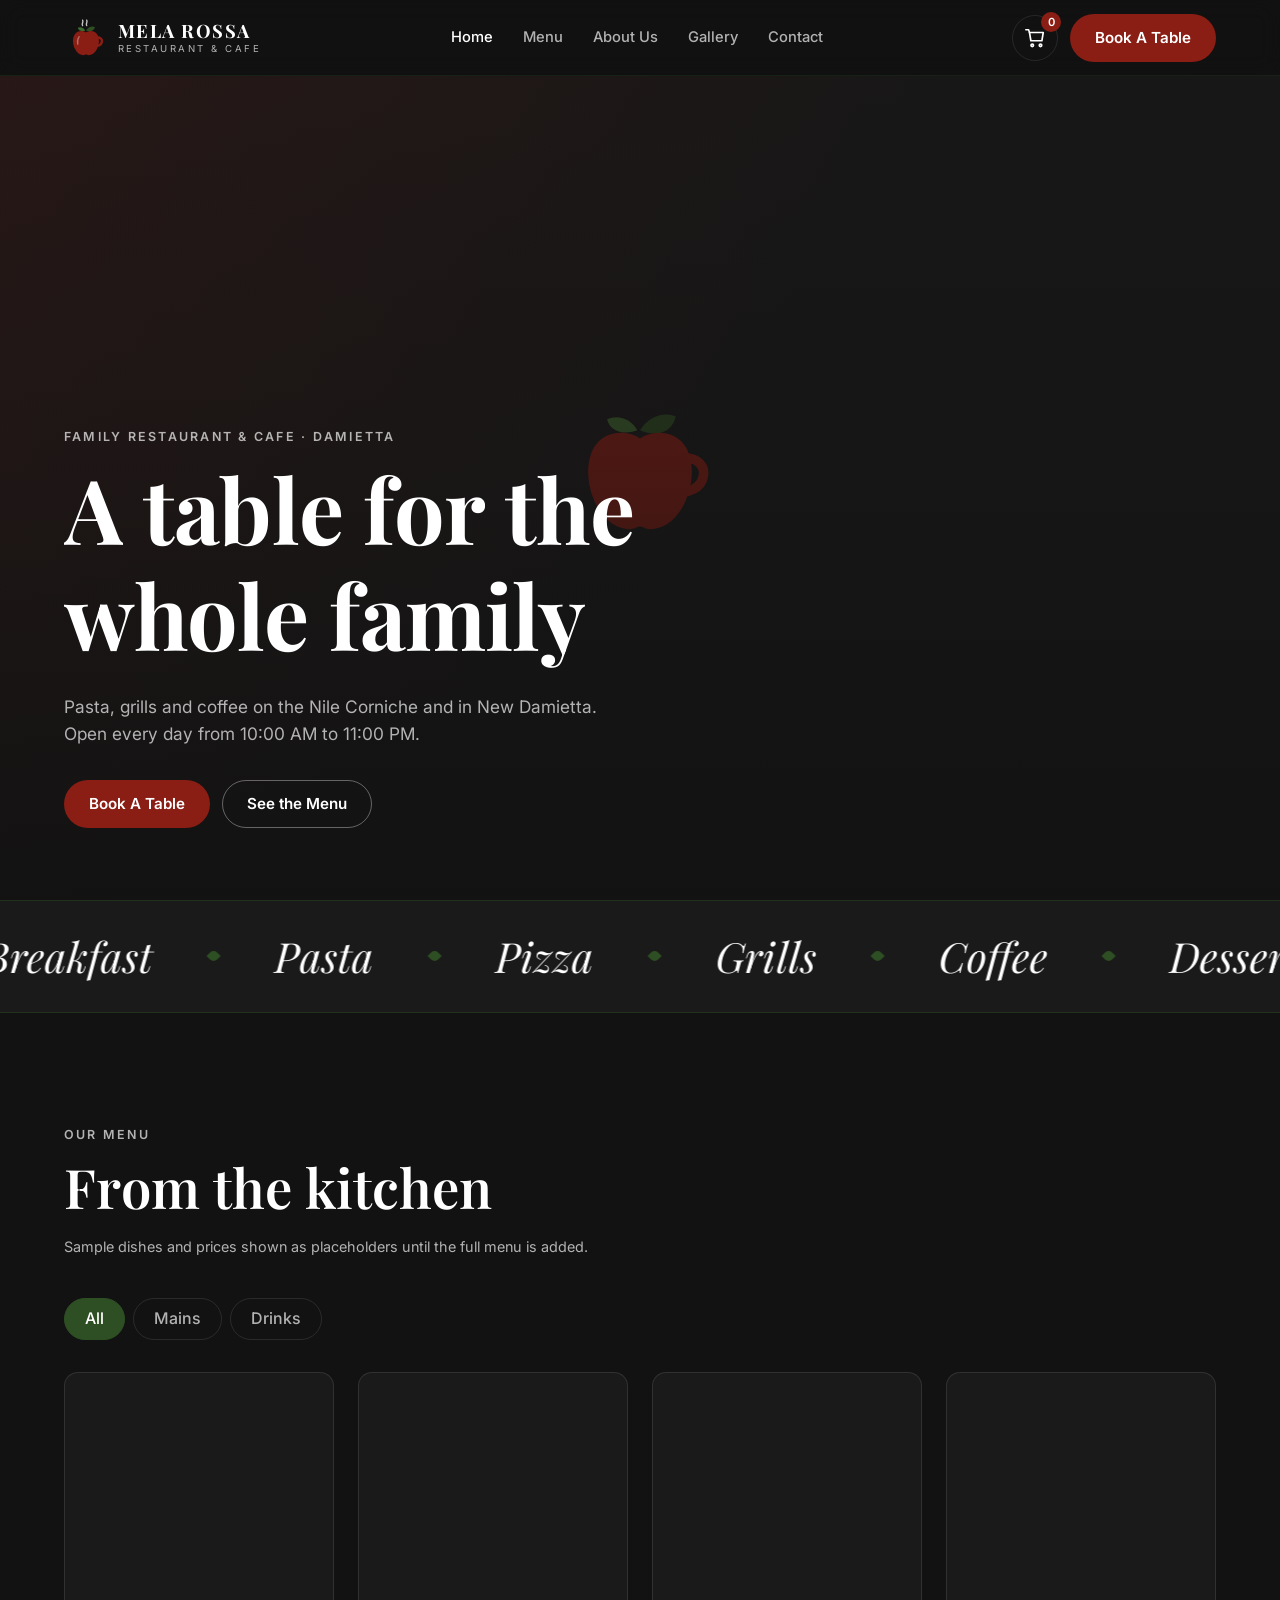
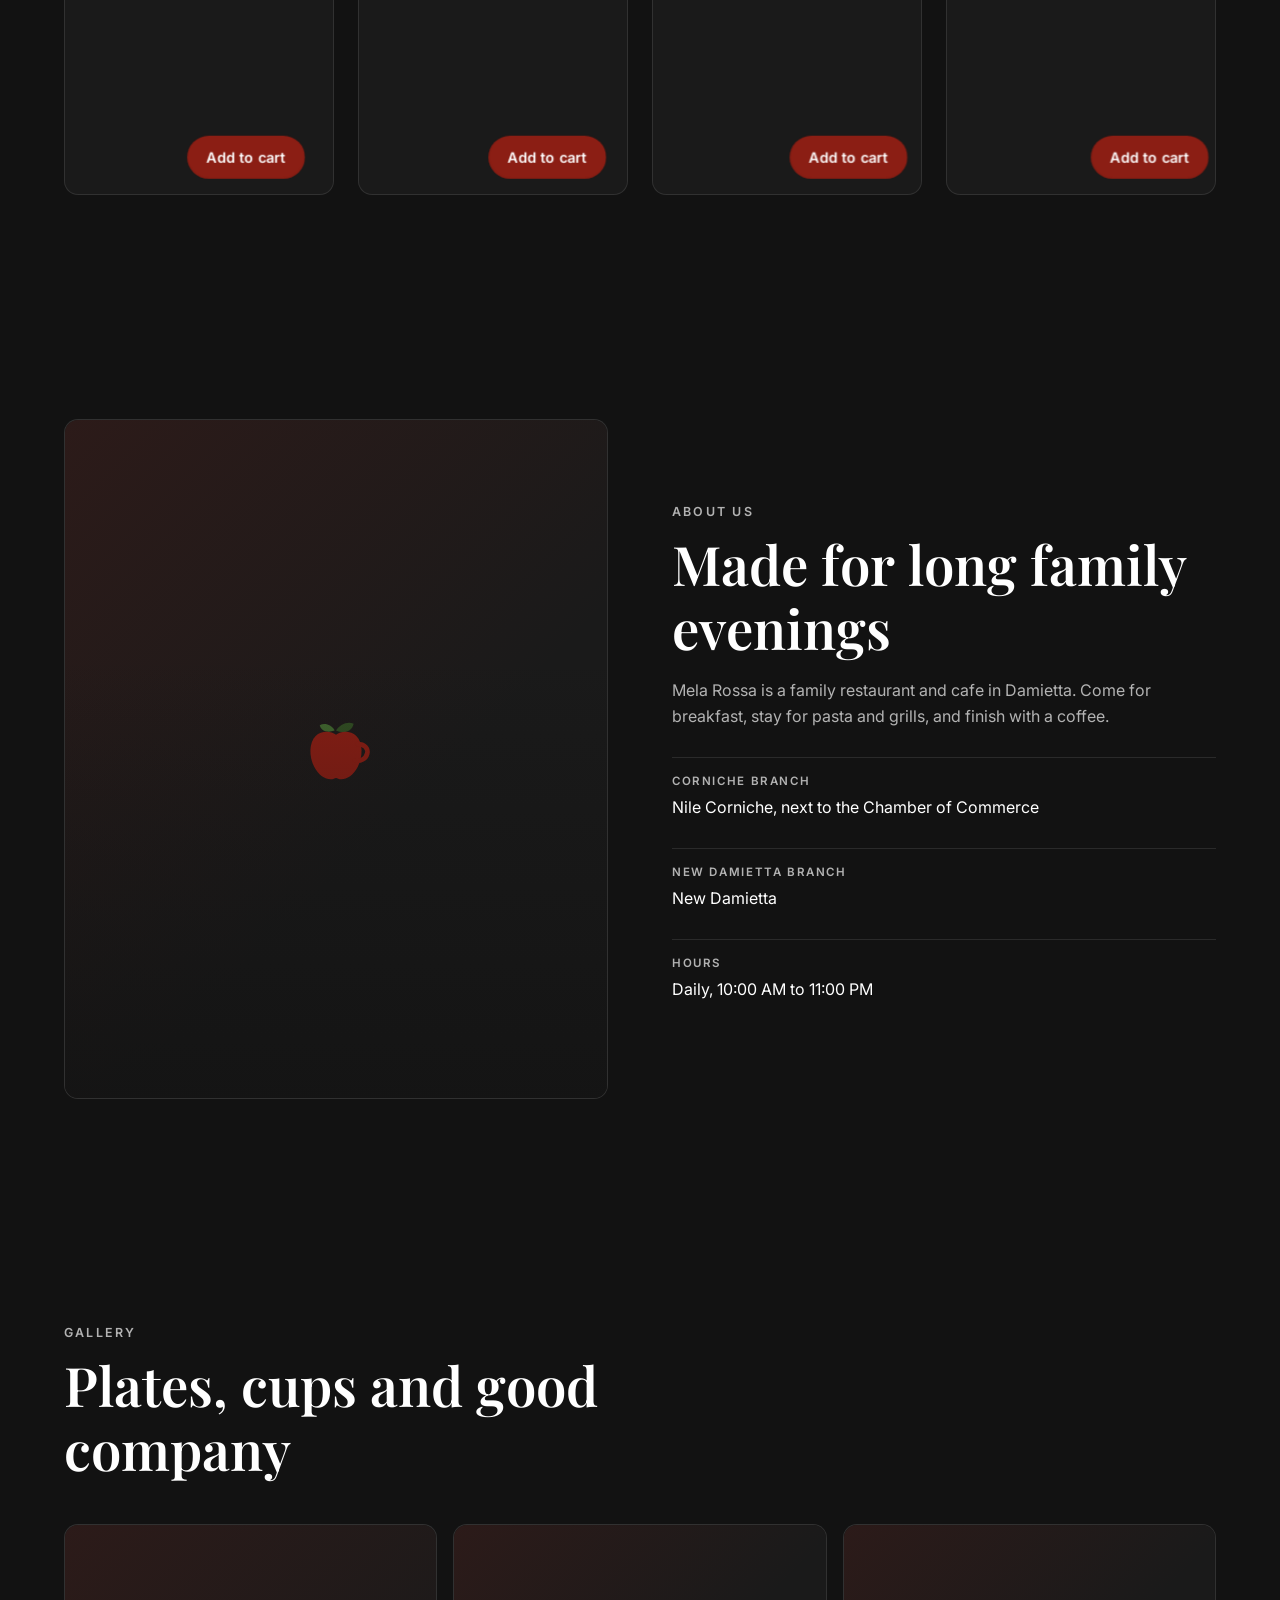
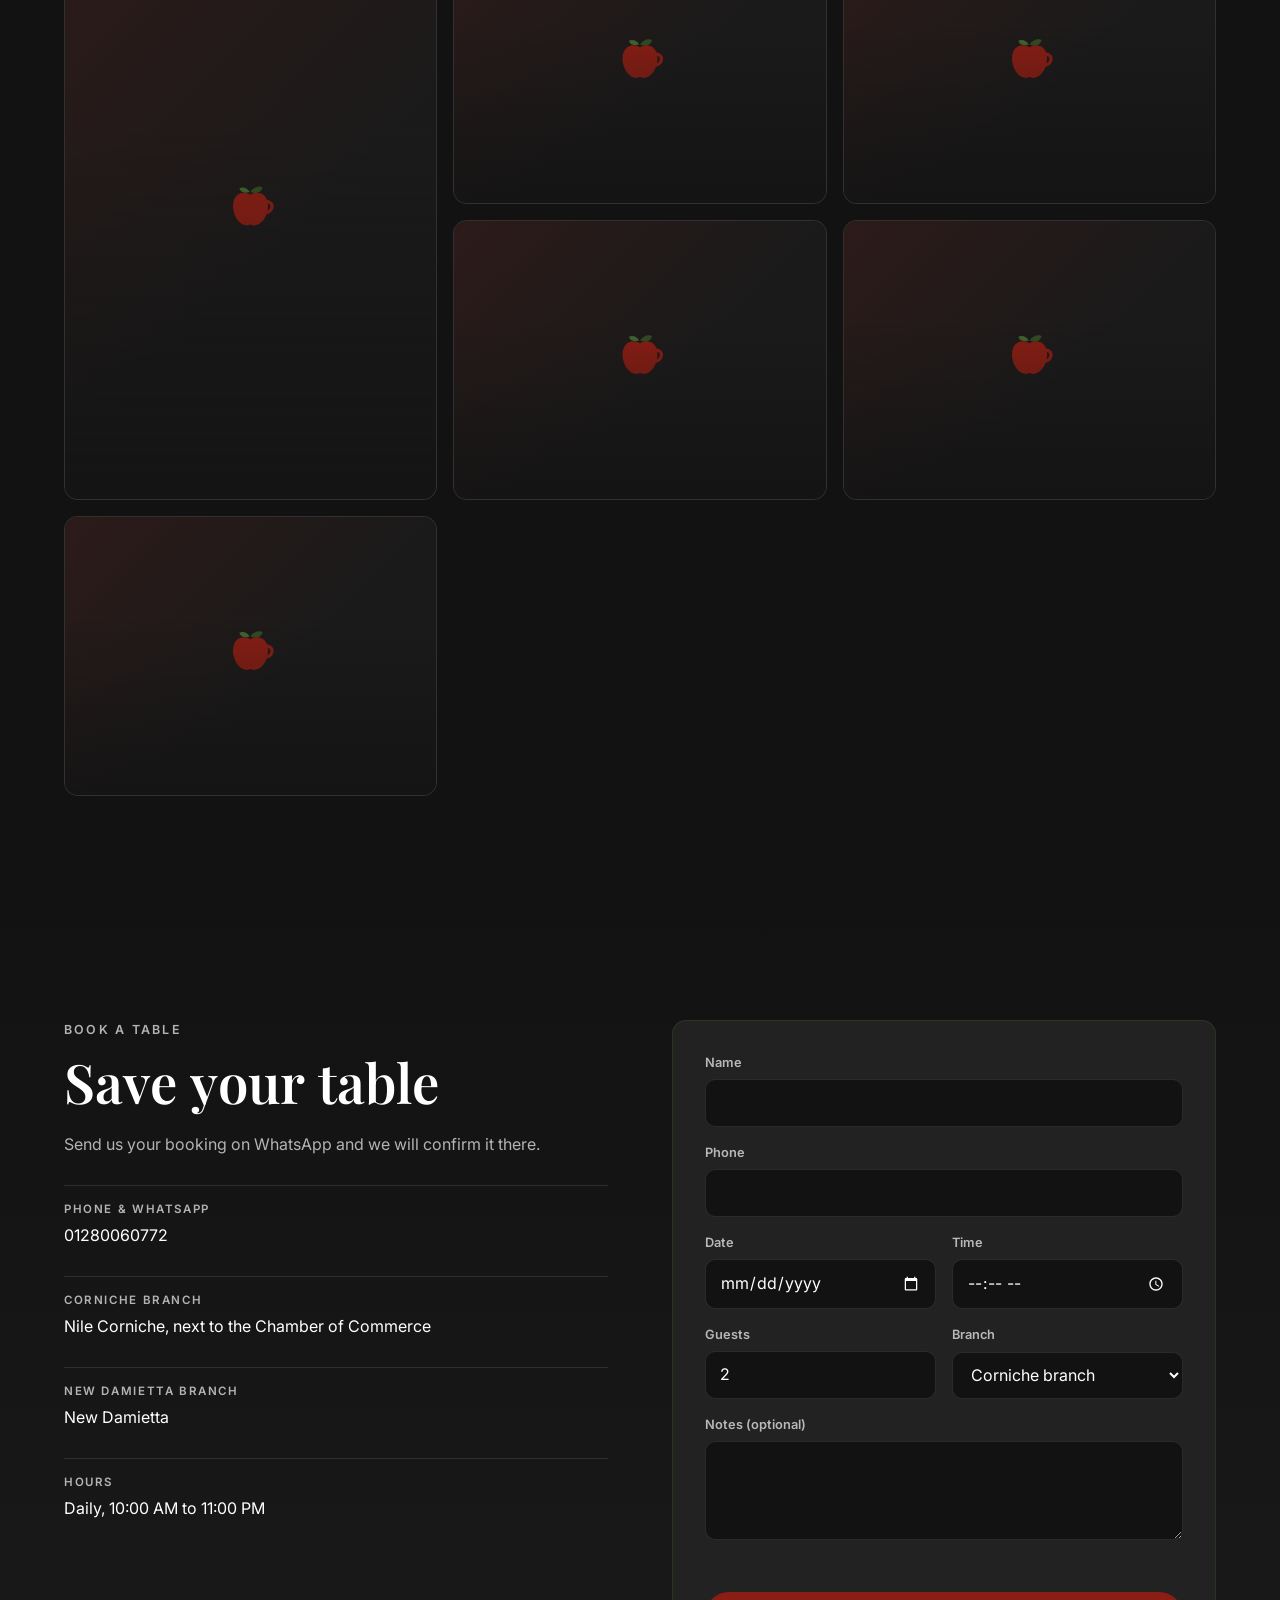
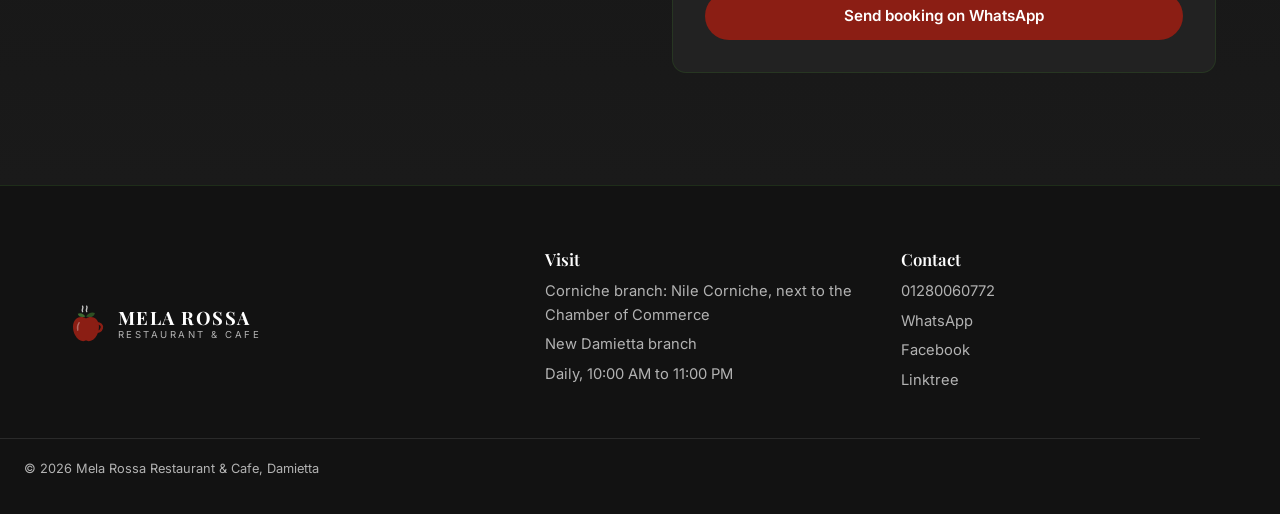
==== index.html @ 6bcf8bd4 "Add files via upload" ====
<!DOCTYPE html>
<html lang="en">
<head>
  <meta charset="UTF-8">
  <meta name="viewport" content="width=device-width, initial-scale=1">
  <title>Mela Rossa | Restaurant &amp; Cafe in Damietta</title>
  <meta name="description" content="Mela Rossa, a family restaurant and cafe in Damietta, Egypt. Corniche branch and New Damietta branch. Open daily 10:00 AM to 11:00 PM.">
  <link rel="preconnect" href="https://fonts.googleapis.com">
  <link rel="preconnect" href="https://fonts.gstatic.com" crossorigin>
  <link rel="preconnect" href="https://images.unsplash.com" crossorigin>
  <link href="https://fonts.googleapis.com/css2?family=Inter:wght@400;500;600&family=Playfair+Display:wght@500;600;700&display=swap" rel="stylesheet">
  <link rel="stylesheet" href="styles.css">
</head>
<body>

  <!-- Reusable logo mark: red apple shaped like a coffee cup, steam and two green leaves -->
  <svg width="0" height="0" style="position:absolute" aria-hidden="true">
    <symbol id="logo-mark" viewBox="0 0 64 64">
      <path class="steam" d="M27 14c-2-3 2-5 0-8M33 14c-2-3 2-5 0-8" fill="none" stroke="#FFFFFF" stroke-width="2" stroke-linecap="round" opacity="0.75"/>
      <path d="M32 21c3-5 9-7 13-5-1 5-6 8-13 5z" fill="#2E4F23"/>
      <path d="M31 21c-2-4-7-6-11-4 1 4 5 6 11 4z" fill="#3E6A30"/>
      <path d="M32 24c-4-3-11-3-15 1-5 5-5 15-1 23 3 6 8 9 12 9 2 0 3-1 4-1s2 1 4 1c4 0 9-3 12-9 4-8 4-18-1-23-4-4-11-4-15-1z" fill="#8B1E14"/>
      <path d="M48 31c5 0 8 3 7 7s-5 6-9 5" fill="none" stroke="#8B1E14" stroke-width="3.5" stroke-linecap="round"/>
      <path d="M22 30c-2 3-3 7-2 11" fill="none" stroke="#FFFFFF" stroke-width="2" stroke-linecap="round" opacity="0.35"/>
    </symbol>
  </svg>

  <!-- ===== Navbar ===== -->
  <header class="nav" id="top">
    <div class="nav__inner container">
      <a href="#home" class="brand" aria-label="Mela Rossa, back to top">
        <svg class="brand__mark" width="44" height="44" aria-hidden="true"><use href="#logo-mark"/></svg>
        <span class="brand__text">
          <span class="brand__name">MELA ROSSA</span>
          <span class="brand__tag">RESTAURANT &amp; CAFE</span>
        </span>
      </a>

      <nav class="nav__links" id="nav-links" aria-label="Main">
        <a href="#home" class="nav__link magnetic">Home</a>
        <a href="#menu" class="nav__link magnetic">Menu</a>
        <a href="#about" class="nav__link magnetic">About Us</a>
        <a href="#gallery" class="nav__link magnetic">Gallery</a>
        <a href="#contact" class="nav__link magnetic">Contact</a>
      </nav>

      <div class="nav__actions">
        <button class="cart-btn magnetic" id="cart-btn" type="button" aria-label="Cart, 0 items">
          <svg width="22" height="22" viewBox="0 0 24 24" fill="none" stroke="currentColor" stroke-width="1.8" stroke-linecap="round" stroke-linejoin="round" aria-hidden="true"><path d="M6 6h15l-1.5 9h-12z"/><path d="M6 6 5 3H2"/><circle cx="9" cy="20" r="1.4"/><circle cx="18" cy="20" r="1.4"/></svg>
          <span class="cart-count" id="cart-count" aria-hidden="true">0</span>
        </button>
        <a href="#contact" class="btn btn--red magnetic nav__cta">Book A Table</a>
        <button class="nav__toggle" id="nav-toggle" type="button" aria-expanded="false" aria-controls="nav-links" aria-label="Open menu">
          <span></span><span></span>
        </button>
      </div>
    </div>
  </header>

  <main>
    <!-- ===== Hero ===== -->
    <section class="hero" id="home">
      <figure class="media hero__media">
        <!-- PLACEHOLDER PHOTO (Unsplash): replace with a real photo of a Mela Rossa branch -->
        <img
          src="https://images.unsplash.com/photo-1517248135467-4c7edcad34c4?w=1200&q=75&auto=format&fit=crop"
          srcset="https://images.unsplash.com/photo-1517248135467-4c7edcad34c4?w=400&q=75&auto=format&fit=crop 400w,
                  https://images.unsplash.com/photo-1517248135467-4c7edcad34c4?w=800&q=75&auto=format&fit=crop 800w,
                  https://images.unsplash.com/photo-1517248135467-4c7edcad34c4?w=1200&q=75&auto=format&fit=crop 1200w"
          sizes="100vw"
          width="1200" height="800" style="aspect-ratio:3/2"
          alt="Warm, dimly lit restaurant dining room with wooden tables and dark chairs"
          loading="eager" fetchpriority="high" decoding="async">
      </figure>
      <div class="hero__content container">
        <p class="eyebrow">Family Restaurant &amp; Cafe · Damietta</p>
        <h1 class="hero__title split" aria-label="A table for the whole family">A table for the whole family</h1>
        <p class="hero__lead">Pasta, grills and coffee on the Nile Corniche and in New Damietta. Open every day from 10:00 AM to 11:00 PM.</p>
        <div class="hero__ctas">
          <a href="#contact" class="btn btn--red magnetic">Book A Table</a>
          <a href="#menu" class="btn btn--ghost magnetic">See the Menu</a>
        </div>
      </div>
    </section>

    <!-- ===== Ticker ===== -->
    <section class="ticker" aria-label="What we serve">
      <div class="ticker__track" id="ticker-track">
        <ul class="ticker__group">
          <li>Breakfast</li><li>Pasta</li><li>Pizza</li><li>Grills</li><li>Coffee</li><li>Desserts</li>
        </ul>
      </div>
    </section>

    <!-- ===== Menu ===== -->
    <section class="section menu" id="menu">
      <div class="container">
        <div class="section__head">
          <p class="eyebrow">Our Menu</p>
          <h2 class="section__title split" aria-label="From the kitchen">From the kitchen</h2>
          <p class="section__note">Sample dishes and prices shown as placeholders until the full menu is added.</p>
        </div>

        <div class="filters" role="group" aria-label="Filter the menu">
          <button class="filter is-active" type="button" data-filter="all" aria-pressed="true">All</button>
          <button class="filter" type="button" data-filter="mains" aria-pressed="false">Mains</button>
          <button class="filter" type="button" data-filter="drinks" aria-pressed="false">Drinks</button>
        </div>

        <!-- Cards are rendered by main.js from the MENU array -->
        <div class="menu__grid" id="menu-grid"></div>
      </div>
    </section>

    <!-- ===== About ===== -->
    <section class="section about" id="about">
      <div class="container about__grid">
        <figure class="media about__media">
          <!-- PLACEHOLDER PHOTO (Unsplash): replace with a real photo of the Mela Rossa team or dining room -->
          <img
            src="https://images.unsplash.com/photo-1554118811-1e0d58224f24?w=800&q=75&auto=format&fit=crop"
            srcset="https://images.unsplash.com/photo-1554118811-1e0d58224f24?w=400&q=75&auto=format&fit=crop 400w,
                    https://images.unsplash.com/photo-1554118811-1e0d58224f24?w=800&q=75&auto=format&fit=crop 800w,
                    https://images.unsplash.com/photo-1554118811-1e0d58224f24?w=1200&q=75&auto=format&fit=crop 1200w"
            sizes="(max-width: 860px) 100vw, 50vw"
            width="800" height="548" style="aspect-ratio:800/548"
            alt="Bright cafe interior with plants, white chairs and a long counter"
            loading="lazy" decoding="async">
        </figure>
        <div class="about__text">
          <p class="eyebrow">About Us</p>
          <h2 class="section__title split" aria-label="Made for long family evenings">Made for long family evenings</h2>
          <p>Mela Rossa is a family restaurant and cafe in Damietta. Come for breakfast, stay for pasta and grills, and finish with a coffee.</p>
          <ul class="facts">
            <li><span>Corniche branch</span>Nile Corniche, next to the Chamber of Commerce</li>
            <li><span>New Damietta branch</span>New Damietta</li>
            <li><span>Hours</span>Daily, 10:00 AM to 11:00 PM</li>
          </ul>
        </div>
      </div>
    </section>

    <!-- ===== Gallery ===== -->
    <section class="section gallery" id="gallery">
      <div class="container">
        <div class="section__head">
          <p class="eyebrow">Gallery</p>
          <h2 class="section__title split" aria-label="Plates, cups and good company">Plates, cups and good company</h2>
        </div>
        <!-- PLACEHOLDER PHOTOS (Unsplash): replace all six with real Mela Rossa photos -->
        <div class="gallery__grid">
          <button class="gallery__item media" type="button" aria-label="Open photo: latte art in two cups">
            <img src="https://images.unsplash.com/photo-1509042239860-f550ce710b93?w=800&q=75&auto=format&fit=crop"
                 srcset="https://images.unsplash.com/photo-1509042239860-f550ce710b93?w=400&q=75&auto=format&fit=crop 400w, https://images.unsplash.com/photo-1509042239860-f550ce710b93?w=800&q=75&auto=format&fit=crop 800w, https://images.unsplash.com/photo-1509042239860-f550ce710b93?w=1200&q=75&auto=format&fit=crop 1200w"
                 sizes="(max-width: 600px) 100vw, (max-width: 1000px) 50vw, 33vw"
                 width="800" height="1200" style="aspect-ratio:2/3"
                 alt="Two cups of coffee with latte art beside fresh herbs" loading="lazy" decoding="async">
          </button>
          <button class="gallery__item media" type="button" aria-label="Open photo: family dinner at a long table">
            <img src="https://images.unsplash.com/photo-1528605248644-14dd04022da1?w=800&q=75&auto=format&fit=crop"
                 srcset="https://images.unsplash.com/photo-1528605248644-14dd04022da1?w=400&q=75&auto=format&fit=crop 400w, https://images.unsplash.com/photo-1528605248644-14dd04022da1?w=800&q=75&auto=format&fit=crop 800w, https://images.unsplash.com/photo-1528605248644-14dd04022da1?w=1200&q=75&auto=format&fit=crop 1200w"
                 sizes="(max-width: 600px) 100vw, (max-width: 1000px) 50vw, 33vw"
                 width="800" height="533" style="aspect-ratio:3/2"
                 alt="A group of friends and family sharing dinner at a long restaurant table" loading="lazy" decoding="async">
          </button>
          <button class="gallery__item media" type="button" aria-label="Open photo: wood-fired pizza">
            <img src="https://images.unsplash.com/photo-1574071318508-1cdbab80d002?w=800&q=75&auto=format&fit=crop"
                 srcset="https://images.unsplash.com/photo-1574071318508-1cdbab80d002?w=400&q=75&auto=format&fit=crop 400w, https://images.unsplash.com/photo-1574071318508-1cdbab80d002?w=800&q=75&auto=format&fit=crop 800w, https://images.unsplash.com/photo-1574071318508-1cdbab80d002?w=1200&q=75&auto=format&fit=crop 1200w"
                 sizes="(max-width: 600px) 100vw, (max-width: 1000px) 50vw, 33vw"
                 width="800" height="533" style="aspect-ratio:3/2"
                 alt="Margherita pizza with basil leaves on a stone table" loading="lazy" decoding="async">
          </button>
          <button class="gallery__item media" type="button" aria-label="Open photo: restaurant bar">
            <img src="https://images.unsplash.com/photo-1514933651103-005eec06c04b?w=800&q=75&auto=format&fit=crop"
                 srcset="https://images.unsplash.com/photo-1514933651103-005eec06c04b?w=400&q=75&auto=format&fit=crop 400w, https://images.unsplash.com/photo-1514933651103-005eec06c04b?w=800&q=75&auto=format&fit=crop 800w, https://images.unsplash.com/photo-1514933651103-005eec06c04b?w=1200&q=75&auto=format&fit=crop 1200w"
                 sizes="(max-width: 600px) 100vw, (max-width: 1000px) 50vw, 33vw"
                 width="800" height="600" style="aspect-ratio:4/3"
                 alt="Wooden counter with pendant lights and chalkboard menus behind it" loading="lazy" decoding="async">
          </button>
          <button class="gallery__item media" type="button" aria-label="Open photo: two coffees raised together">
            <img src="https://images.unsplash.com/photo-1495474472287-4d71bcdd2085?w=800&q=75&auto=format&fit=crop"
                 srcset="https://images.unsplash.com/photo-1495474472287-4d71bcdd2085?w=400&q=75&auto=format&fit=crop 400w, https://images.unsplash.com/photo-1495474472287-4d71bcdd2085?w=800&q=75&auto=format&fit=crop 800w, https://images.unsplash.com/photo-1495474472287-4d71bcdd2085?w=1200&q=75&auto=format&fit=crop 1200w"
                 sizes="(max-width: 600px) 100vw, (max-width: 1000px) 50vw, 33vw"
                 width="800" height="533" style="aspect-ratio:3/2"
                 alt="Two hands holding cups of coffee with latte art over a wooden table" loading="lazy" decoding="async">
          </button>
          <button class="gallery__item media" type="button" aria-label="Open photo: shared plates from above">
            <img src="https://images.unsplash.com/photo-1504674900247-0877df9cc836?w=800&q=75&auto=format&fit=crop"
                 srcset="https://images.unsplash.com/photo-1504674900247-0877df9cc836?w=400&q=75&auto=format&fit=crop 400w, https://images.unsplash.com/photo-1504674900247-0877df9cc836?w=800&q=75&auto=format&fit=crop 800w, https://images.unsplash.com/photo-1504674900247-0877df9cc836?w=1200&q=75&auto=format&fit=crop 1200w"
                 sizes="(max-width: 600px) 100vw, (max-width: 1000px) 50vw, 33vw"
                 width="800" height="533" style="aspect-ratio:3/2"
                 alt="Overhead view of grilled meat, salad and dipping sauce on a wooden table" loading="lazy" decoding="async">
          </button>
        </div>
      </div>
    </section>

    <!-- ===== Booking / Contact ===== -->
    <section class="section contact" id="contact">
      <div class="container contact__grid">
        <div>
          <p class="eyebrow">Book A Table</p>
          <h2 class="section__title split" aria-label="Save your table">Save your table</h2>
          <p>Send us your booking on WhatsApp and we will confirm it there.</p>
          <ul class="facts">
            <li><span>Phone &amp; WhatsApp</span><a href="tel:+201280060772">01280060772</a></li>
            <li><span>Corniche branch</span>Nile Corniche, next to the Chamber of Commerce</li>
            <li><span>New Damietta branch</span>New Damietta</li>
            <li><span>Hours</span>Daily, 10:00 AM to 11:00 PM</li>
          </ul>
        </div>

        <form class="booking" id="booking-form" novalidate>
          <div class="field">
            <label for="b-name">Name</label>
            <input id="b-name" name="name" type="text" autocomplete="name" required>
          </div>
          <div class="field">
            <label for="b-phone">Phone</label>
            <input id="b-phone" name="phone" type="tel" autocomplete="tel" required>
          </div>
          <div class="field-row">
            <div class="field">
              <label for="b-date">Date</label>
              <input id="b-date" name="date" type="date" required>
            </div>
            <div class="field">
              <label for="b-time">Time</label>
              <input id="b-time" name="time" type="time" min="10:00" max="23:00" required>
            </div>
          </div>
          <div class="field-row">
            <div class="field">
              <label for="b-guests">Guests</label>
              <input id="b-guests" name="guests" type="number" min="1" max="30" value="2" required>
            </div>
            <div class="field">
              <label for="b-branch">Branch</label>
              <select id="b-branch" name="branch" required>
                <option value="Corniche branch">Corniche branch</option>
                <option value="New Damietta branch">New Damietta branch</option>
              </select>
            </div>
          </div>
          <div class="field">
            <label for="b-notes">Notes (optional)</label>
            <textarea id="b-notes" name="notes" rows="3"></textarea>
          </div>
          <p class="booking__error" id="booking-error" role="alert"></p>
          <button class="btn btn--red magnetic" type="submit">Send booking on WhatsApp</button>
        </form>
      </div>
    </section>
  </main>

  <!-- ===== Footer ===== -->
  <footer class="footer">
    <div class="container footer__grid">
      <a href="#home" class="brand" aria-label="Mela Rossa, back to top">
        <svg class="brand__mark" width="44" height="44" aria-hidden="true"><use href="#logo-mark"/></svg>
        <span class="brand__text">
          <span class="brand__name">MELA ROSSA</span>
          <span class="brand__tag">RESTAURANT &amp; CAFE</span>
        </span>
      </a>
      <div>
        <h3 class="footer__title">Visit</h3>
        <p>Corniche branch: Nile Corniche, next to the Chamber of Commerce</p>
        <p>New Damietta branch</p>
        <p>Daily, 10:00 AM to 11:00 PM</p>
      </div>
      <div>
        <h3 class="footer__title">Contact</h3>
        <p><a href="tel:+201280060772">01280060772</a></p>
        <p><a href="https://wa.me/201280060772" target="_blank" rel="noopener">WhatsApp</a></p>
        <p><a href="https://www.facebook.com/melarossa.eg" target="_blank" rel="noopener">Facebook</a></p>
        <p><a href="https://linktr.ee/Melarossa.eg" target="_blank" rel="noopener">Linktree</a></p>
      </div>
    </div>
    <p class="footer__copy container">© <span id="year"></span> Mela Rossa Restaurant &amp; Cafe, Damietta</p>
  </footer>

  <!-- ===== Cart drawer ===== -->
  <aside class="cart" id="cart" aria-label="Your order" aria-hidden="true">
    <div class="cart__head">
      <h2 class="cart__title">Your order</h2>
      <button class="cart__close" id="cart-close" type="button" aria-label="Close cart">×</button>
    </div>
    <ul class="cart__list" id="cart-list"></ul>
    <div class="cart__foot">
      <p class="cart__total">Total <span id="cart-total">0.00</span></p>
      <a class="btn btn--red" id="cart-whatsapp" href="https://wa.me/201280060772" target="_blank" rel="noopener">Order on WhatsApp</a>
    </div>
  </aside>
  <div class="scrim" id="scrim" hidden></div>

  <!-- ===== Lightbox ===== -->
  <div class="lightbox" id="lightbox" role="dialog" aria-modal="true" aria-label="Photo viewer" aria-hidden="true">
    <button class="lightbox__close" id="lightbox-close" type="button" aria-label="Close photo">×</button>
    <img class="lightbox__img" id="lightbox-img" src="[data-uri]" alt="" width="1200" height="800" decoding="async">
  </div>

  <script src="main.js" defer></script>
</body>
</html>
---- styles.css ----
/* =========================================================
   Mela Rossa Restaurant & Cafe
   Plain CSS. Only transform and opacity are animated.
   Easings: spring = cubic-bezier(0.34,1.56,0.64,1)
            fluid  = cubic-bezier(0.16,1,0.3,1)
   ========================================================= */

:root {
  --dark: #121212;
  --dark-2: #1a1a1a;
  --dark-3: #222222;
  --red: #8B1E14;
  --red-soft: rgba(139, 30, 20, 0.18);
  --green: #2E4F23;
  --green-line: rgba(46, 79, 35, 0.45);
  --white: #FFFFFF;
  --muted: rgba(255, 255, 255, 0.68);
  --line: rgba(255, 255, 255, 0.10);

  --font-head: "Playfair Display", Georgia, "Times New Roman", serif;
  --font-body: "Inter", system-ui, -apple-system, "Segoe UI", Roboto, sans-serif;

  --ease-spring: cubic-bezier(0.34, 1.56, 0.64, 1);
  --ease-fluid: cubic-bezier(0.16, 1, 0.3, 1);

  --radius: 14px;
  --radius-sm: 10px;
  --container: 1200px;
  --nav-h: 76px;
}

*, *::before, *::after { box-sizing: border-box; }

html { scroll-behavior: smooth; scroll-padding-top: var(--nav-h); }

body {
  margin: 0;
  background: var(--dark);
  color: var(--white);
  font-family: var(--font-body);
  font-size: 16px;
  line-height: 1.6;
  -webkit-font-smoothing: antialiased;
}

img { display: block; max-width: 100%; }
a { color: inherit; }
button { font: inherit; color: inherit; }
[hidden] { display: none !important; }

.container {
  width: 100%;
  max-width: var(--container);
  margin-inline: auto;
  padding-inline: 24px;
}

.eyebrow {
  margin: 0 0 12px;
  color: var(--muted);
  font-size: 0.78rem;
  font-weight: 600;
  letter-spacing: 0.18em;
  text-transform: uppercase;
}

h1, h2, h3 { font-family: var(--font-head); font-weight: 600; line-height: 1.1; margin: 0; }

:focus-visible { outline: 2px solid var(--white); outline-offset: 3px; }

/* ---------- Buttons ---------- */
.btn {
  display: inline-flex;
  align-items: center;
  justify-content: center;
  gap: 8px;
  min-height: 48px;
  padding: 0 24px;
  border: 1px solid transparent;
  border-radius: 999px;
  font-weight: 600;
  font-size: 0.95rem;
  text-decoration: none;
  cursor: pointer;
  transition: transform 0.5s var(--ease-fluid), opacity 0.3s var(--ease-fluid);
}
.btn--red { background: var(--red); color: var(--white); }
.btn--red:hover { background: #a3251a; }
.btn--ghost { border-color: rgba(255, 255, 255, 0.35); background: transparent; }
.btn--ghost:hover { border-color: var(--white); }
.btn:active { opacity: 0.85; }

.magnetic { will-change: transform; }

/* ---------- Brand ---------- */
.brand { display: inline-flex; align-items: center; gap: 10px; text-decoration: none; }
.brand__mark { flex: none; }
.brand__mark .steam { transform-origin: 50% 100%; animation: steam 3.2s var(--ease-fluid) infinite; }
.brand__text { display: flex; flex-direction: column; line-height: 1.05; }
.brand__name { font-family: var(--font-head); font-weight: 700; font-size: 1.15rem; letter-spacing: 0.08em; }
.brand__tag { font-size: 0.6rem; letter-spacing: 0.26em; color: var(--muted); margin-top: 3px; }

@keyframes steam {
  0%   { opacity: 0.2; transform: translate3d(0, 2px, 0); }
  50%  { opacity: 0.8; transform: translate3d(0, -1px, 0); }
  100% { opacity: 0.2; transform: translate3d(0, 2px, 0); }
}

/* ---------- Navbar ---------- */
.nav {
  position: sticky;
  top: 0;
  z-index: 50;
  height: var(--nav-h);
  border-bottom: 1px solid rgba(46, 79, 35, 0.25);
}
.nav::before {
  content: "";
  position: absolute;
  inset: 0;
  background: rgba(18, 18, 18, 0.92);
  backdrop-filter: blur(10px);
  -webkit-backdrop-filter: blur(10px);
  opacity: 0.6;
  transition: opacity 0.5s var(--ease-fluid);
  z-index: -1;
}
.nav.is-scrolled::before { opacity: 1; }

.nav__inner { height: 100%; display: flex; align-items: center; justify-content: space-between; gap: 24px; }
.nav__links { display: flex; align-items: center; gap: 6px; }
.nav__link {
  display: inline-block;
  padding: 8px 12px;
  border-radius: 999px;
  color: var(--muted);
  text-decoration: none;
  font-size: 0.92rem;
  font-weight: 500;
  transition: transform 0.5s var(--ease-fluid);
}
.nav__link:hover, .nav__link.is-current { color: var(--white); }

.nav__actions { display: flex; align-items: center; gap: 12px; }

.cart-btn {
  position: relative;
  display: inline-flex;
  align-items: center;
  justify-content: center;
  width: 46px;
  height: 46px;
  border: 1px solid var(--line);
  border-radius: 50%;
  background: transparent;
  cursor: pointer;
  transition: transform 0.5s var(--ease-fluid);
}
.cart-btn:hover { border-color: rgba(255, 255, 255, 0.4); }
.cart-count {
  position: absolute;
  top: -4px;
  right: -4px;
  min-width: 20px;
  height: 20px;
  padding: 0 5px;
  border-radius: 999px;
  background: var(--red);
  color: var(--white);
  font-size: 0.7rem;
  font-weight: 600;
  line-height: 20px;
  text-align: center;
}
.cart-count.is-bump { animation: bump 0.5s var(--ease-spring); }
@keyframes bump {
  0%   { transform: scale(1); }
  40%  { transform: scale(1.35); }
  100% { transform: scale(1); }
}

.nav__toggle {
  display: none;
  width: 46px;
  height: 46px;
  border: 1px solid var(--line);
  border-radius: 50%;
  background: transparent;
  cursor: pointer;
  position: relative;
}
.nav__toggle span {
  position: absolute;
  left: 13px;
  right: 13px;
  height: 2px;
  background: var(--white);
  transition: transform 0.4s var(--ease-fluid);
}
.nav__toggle span:first-child { transform: translate3d(0, -4px, 0); }
.nav__toggle span:last-child { transform: translate3d(0, 4px, 0); }
.nav__toggle[aria-expanded="true"] span:first-child { transform: rotate(45deg); }
.nav__toggle[aria-expanded="true"] span:last-child { transform: rotate(-45deg); }

/* ---------- Media: shared image treatment ---------- */
.media {
  position: relative;
  margin: 0;
  overflow: hidden;
  border: 1px solid var(--line);
  border-radius: var(--radius);
  background: var(--dark-2);
  isolation: isolate;
}
/* shimmer placeholder behind the image */
.media::before {
  content: "";
  position: absolute;
  top: 0;
  bottom: 0;
  left: -100%;
  width: 100%;
  background: linear-gradient(90deg, transparent, rgba(255, 255, 255, 0.06), transparent);
  animation: shimmer 1.6s linear infinite;
  z-index: 0;
}
.media.is-loaded::before { opacity: 0; animation: none; }
@keyframes shimmer {
  from { transform: translate3d(0, 0, 0); }
  to   { transform: translate3d(200%, 0, 0); }
}
/* dark gradient overlay with a faint red tint */
.media::after {
  content: "";
  position: absolute;
  inset: 0;
  background:
    linear-gradient(180deg, rgba(18, 18, 18, 0) 35%, rgba(18, 18, 18, 0.72) 100%),
    linear-gradient(135deg, rgba(139, 30, 20, 0.16), rgba(139, 30, 20, 0) 60%);
  pointer-events: none;
  z-index: 2;
}
.media img {
  position: relative;
  z-index: 1;
  width: 100%;
  height: 100%;
  object-fit: cover;
  opacity: 0;
  transform: scale(1.04);
  transition: opacity 0.9s var(--ease-fluid), transform 1.1s var(--ease-fluid);
}
.media.is-loaded img { opacity: 1; transform: scale(1); }
.media.is-loaded:hover img { transform: scale(1.04); }
.media.is-fallback img { object-fit: contain; background: var(--dark-2); }

/* ---------- Hero ---------- */
.hero {
  position: relative;
  min-height: calc(100svh - var(--nav-h));
  display: flex;
  align-items: flex-end;
  padding: 120px 0 72px;
  overflow: hidden;
}
.hero__media {
  position: absolute;
  inset: 0;
  border: 0;
  border-radius: 0;
  z-index: 0;
}
.hero__media::after {
  background:
    linear-gradient(180deg, rgba(18, 18, 18, 0.35) 0%, rgba(18, 18, 18, 0.55) 50%, rgba(18, 18, 18, 0.96) 100%),
    linear-gradient(120deg, rgba(139, 30, 20, 0.22), rgba(139, 30, 20, 0) 55%);
}
.hero__media.is-loaded:hover img { transform: scale(1); }
.hero__content { position: relative; z-index: 3; }
.hero__title {
  max-width: 14ch;
  font-size: clamp(2.6rem, 7vw, 5.6rem);
  font-weight: 700;
  letter-spacing: -0.01em;
}
.hero__lead { max-width: 52ch; margin: 22px 0 32px; color: var(--muted); font-size: 1.08rem; }
.hero__ctas { display: flex; flex-wrap: wrap; gap: 12px; }

/* ---------- Pattern A: Snap-In headings ---------- */
.split .word {
  display: inline-block;
  overflow: hidden;
  vertical-align: top;
  padding-bottom: 0.08em;
}
.split .char {
  display: inline-block;
  transform: translate3d(0, 110%, 0);
  transition: transform 0.9s var(--ease-spring);
  transition-delay: calc(var(--i, 0) * 28ms);
}
.split.is-in .char { transform: translate3d(0, 0, 0); }

/* ---------- Pattern D: Ticker ---------- */
.ticker {
  position: relative;
  overflow: hidden;
  border-block: 1px solid var(--green-line);
  background: var(--dark-2);
  padding: 22px 0;
  cursor: grab;
  user-select: none;
  touch-action: pan-y;
}
.ticker.is-dragging { cursor: grabbing; }
.ticker__track { display: flex; width: max-content; will-change: transform; }
.ticker__group { display: flex; margin: 0; padding: 0; list-style: none; }
.ticker__group li {
  display: flex;
  align-items: center;
  font-family: var(--font-head);
  font-size: clamp(1.6rem, 3.6vw, 2.6rem);
  font-style: italic;
  padding-inline: 28px;
  white-space: nowrap;
}
.ticker__group li::after {
  content: "";
  width: 10px;
  height: 10px;
  margin-left: 56px;
  border-radius: 50% 0;
  background: var(--green);
  transform: rotate(45deg);
}

/* ---------- Sections ---------- */
.section { padding: 112px 0; }
.section__head { max-width: 640px; margin-bottom: 40px; }
.section__title { font-size: clamp(2rem, 4.4vw, 3.4rem); }
.section__note { color: var(--muted); font-size: 0.9rem; margin: 14px 0 0; }

/* ---------- Menu ---------- */
.filters { display: flex; flex-wrap: wrap; gap: 8px; margin-bottom: 32px; }
.filter {
  min-height: 42px;
  padding: 0 20px;
  border: 1px solid var(--line);
  border-radius: 999px;
  background: transparent;
  color: var(--muted);
  font-weight: 500;
  cursor: pointer;
  transition: transform 0.4s var(--ease-spring);
}
.filter:hover { color: var(--white); }
.filter:active { transform: scale(0.96); }
.filter.is-active { background: var(--green); border-color: var(--green); color: var(--white); }

.menu__grid {
  display: grid;
  grid-template-columns: repeat(auto-fill, minmax(260px, 1fr));
  gap: 24px;
  perspective: 1000px;
}

.card {
  display: flex;
  flex-direction: column;
  border: 1px solid var(--line);
  border-radius: var(--radius);
  background: var(--dark-2);
  transform-style: preserve-3d;
  transition: transform 0.7s var(--ease-spring), opacity 0.5s var(--ease-fluid);
  will-change: transform;
}
.card.is-tilting { transition: transform 0.15s var(--ease-fluid), opacity 0.5s var(--ease-fluid); }
.card.is-out { opacity: 0; transform: scale(0.94); }
.card__media { border: 0; border-bottom: 1px solid var(--line); border-radius: var(--radius) var(--radius) 0 0; aspect-ratio: 4 / 3; }
.card__media img { aspect-ratio: 4 / 3; }
.card.is-hover .card__media.is-loaded img { transform: scale(1.04); }
.card__tag {
  position: absolute;
  top: 12px;
  left: 12px;
  z-index: 3;
  padding: 4px 10px;
  border-radius: 999px;
  background: rgba(18, 18, 18, 0.75);
  border: 1px solid var(--line);
  font-size: 0.7rem;
  letter-spacing: 0.08em;
  text-transform: uppercase;
}
.card__body { display: flex; flex-direction: column; gap: 10px; flex: 1; padding: 20px; transform: translate3d(0, 0, 24px); }
.card__title { font-size: 1.22rem; }
.card__desc { margin: 0; color: var(--muted); font-size: 0.9rem; }
.card__foot { display: flex; align-items: center; justify-content: space-between; gap: 12px; margin-top: auto; padding-top: 8px; }
.card__price { font-weight: 600; font-size: 1.05rem; }
.card__price small { color: var(--muted); font-weight: 500; font-size: 0.72rem; margin-left: 4px; }
.card__add { min-height: 42px; padding: 0 18px; font-size: 0.88rem; }

/* ---------- About ---------- */
.about__grid { display: grid; grid-template-columns: 1fr 1fr; gap: 64px; align-items: center; }
.about__media { aspect-ratio: 4 / 5; }
.about__text p { color: var(--muted); max-width: 48ch; }
.facts { list-style: none; margin: 28px 0 0; padding: 0; display: grid; gap: 14px; }
.facts li { padding: 14px 0; border-top: 1px solid var(--line); }
.facts span { display: block; font-size: 0.72rem; font-weight: 600; letter-spacing: 0.14em; text-transform: uppercase; color: var(--muted); margin-bottom: 4px; }
.facts a { text-decoration: none; }
.facts a:hover { text-decoration: underline; }

/* ---------- Gallery ---------- */
.gallery__grid { display: grid; grid-template-columns: repeat(3, 1fr); gap: 16px; }
.gallery__item { padding: 0; cursor: zoom-in; aspect-ratio: 4 / 3; }
.gallery__item:first-child { grid-row: span 2; aspect-ratio: auto; }

/* ---------- Contact / Booking ---------- */
.contact { background: linear-gradient(180deg, var(--dark), var(--dark-2)); }
.contact__grid { display: grid; grid-template-columns: 1fr 1fr; gap: 64px; align-items: start; }
.contact__grid > div > p { color: var(--muted); }
.booking {
  display: grid;
  gap: 16px;
  padding: 32px;
  border: 1px solid var(--green-line);
  border-radius: var(--radius);
  background: var(--dark-3);
}
.field { display: grid; gap: 6px; }
.field-row { display: grid; grid-template-columns: 1fr 1fr; gap: 16px; }
.field label { font-size: 0.8rem; font-weight: 600; color: var(--muted); }
.field input, .field select, .field textarea {
  width: 100%;
  min-height: 46px;
  padding: 10px 14px;
  border: 1px solid var(--line);
  border-radius: var(--radius-sm);
  background: var(--dark);
  color: var(--white);
  font: inherit;
  color-scheme: dark;
}
.field textarea { resize: vertical; }
.field input:focus, .field select:focus, .field textarea:focus { outline: none; border-color: var(--green); }
.field .is-invalid { border-color: var(--red); }
.booking__error { margin: 0; min-height: 1.4em; color: #ff8a7f; font-size: 0.88rem; }

/* ---------- Footer ---------- */
.footer { border-top: 1px solid var(--green-line); padding: 64px 0 28px; }
.footer__grid { display: grid; grid-template-columns: 1.4fr 1fr 1fr; gap: 40px; }
.footer__title { font-size: 1.05rem; margin-bottom: 12px; }
.footer p { margin: 0 0 6px; color: var(--muted); font-size: 0.92rem; }
.footer a { text-decoration: none; }
.footer a:hover { color: var(--white); text-decoration: underline; }
.footer__copy { margin-top: 40px !important; padding-top: 20px; border-top: 1px solid var(--line); font-size: 0.8rem !important; }

/* ---------- Cart drawer ---------- */
.scrim {
  position: fixed;
  inset: 0;
  z-index: 60;
  background: rgba(0, 0, 0, 0.6);
  opacity: 0;
  transition: opacity 0.4s var(--ease-fluid);
}
.scrim.is-open { opacity: 1; }
.cart {
  position: fixed;
  top: 0;
  right: 0;
  bottom: 0;
  z-index: 70;
  width: min(400px, 100%);
  display: flex;
  flex-direction: column;
  background: var(--dark-2);
  border-left: 1px solid var(--green-line);
  transform: translate3d(100%, 0, 0);
  transition: transform 0.6s var(--ease-fluid);
}
.cart.is-open { transform: translate3d(0, 0, 0); }
.cart__head, .cart__foot { display: flex; align-items: center; justify-content: space-between; gap: 12px; padding: 20px 24px; }
.cart__head { border-bottom: 1px solid var(--line); }
.cart__foot { border-top: 1px solid var(--line); flex-direction: column; align-items: stretch; }
.cart__title { font-size: 1.4rem; }
.cart__close, .lightbox__close {
  width: 42px;
  height: 42px;
  border: 1px solid var(--line);
  border-radius: 50%;
  background: transparent;
  font-size: 1.4rem;
  line-height: 1;
  cursor: pointer;
}
.cart__list { list-style: none; margin: 0; padding: 12px 24px; flex: 1; overflow-y: auto; }
.cart__item { display: flex; align-items: center; justify-content: space-between; gap: 12px; padding: 14px 0; border-bottom: 1px solid var(--line); }
.cart__item-name { font-size: 0.92rem; }
.cart__item-price { color: var(--muted); font-size: 0.82rem; }
.qty { display: inline-flex; align-items: center; gap: 8px; }
.qty button { width: 30px; height: 30px; border: 1px solid var(--line); border-radius: 50%; background: transparent; cursor: pointer; }
.cart__empty { color: var(--muted); padding: 20px 0; }
.cart__total { display: flex; justify-content: space-between; margin: 0 0 8px; font-weight: 600; }

/* ---------- Lightbox ---------- */
.lightbox {
  position: fixed;
  inset: 0;
  z-index: 80;
  display: flex;
  align-items: center;
  justify-content: center;
  padding: 48px 24px;
  background: rgba(10, 10, 10, 0.94);
  opacity: 0;
  transition: opacity 0.45s var(--ease-fluid);
}
.lightbox.is-open { opacity: 1; }
.lightbox__img {
  width: auto;
  height: auto;
  max-width: min(1200px, 100%);
  max-height: 100%;
  border: 1px solid var(--line);
  border-radius: var(--radius);
  object-fit: contain;
  transform: scale(0.94);
  transition: transform 0.6s var(--ease-spring);
}
.lightbox.is-open .lightbox__img { transform: scale(1); }
.lightbox__close { position: absolute; top: 18px; right: 18px; }
.lightbox:not(.is-ready) { display: none; }

/* ---------- Responsive ---------- */
@media (max-width: 1000px) {
  .gallery__grid { grid-template-columns: repeat(2, 1fr); }
  .gallery__item:first-child { grid-row: span 1; aspect-ratio: 4 / 3; }
}

@media (max-width: 860px) {
  .nav__toggle { display: inline-block; }
  .nav__cta { display: none; }
  .nav__links {
    display: none;
    position: absolute;
    top: var(--nav-h);
    left: 0;
    right: 0;
    flex-direction: column;
    align-items: stretch;
    gap: 4px;
    padding: 16px 24px 24px;
    background: var(--dark);
    border-bottom: 1px solid var(--green-line);
  }
  .nav__links.is-open { display: flex; animation: drop 0.5s var(--ease-fluid); }
  .nav__link { padding: 12px 0; font-size: 1.05rem; }
  .about__grid, .contact__grid { grid-template-columns: 1fr; gap: 40px; }
  .about__media { aspect-ratio: 4 / 3; }
  .footer__grid { grid-template-columns: 1fr; gap: 28px; }
  .section { padding: 80px 0; }
}
@keyframes drop {
  from { opacity: 0; transform: translate3d(0, -12px, 0); }
  to   { opacity: 1; transform: translate3d(0, 0, 0); }
}

@media (max-width: 600px) {
  .gallery__grid { grid-template-columns: 1fr; }
  .field-row { grid-template-columns: 1fr; }
  .booking { padding: 22px; }
  .brand__tag { display: none; }
  .hero { padding: 96px 0 56px; }
}

/* ---------- Reduced motion (user rule) ---------- */
@media (prefers-reduced-motion: reduce) {
  *, *::before, *::after {
    animation: none !important;
    transition: none !important;
    transform: none !important;
    opacity: 1 !important;
  }
  html { scroll-behavior: auto; }
}
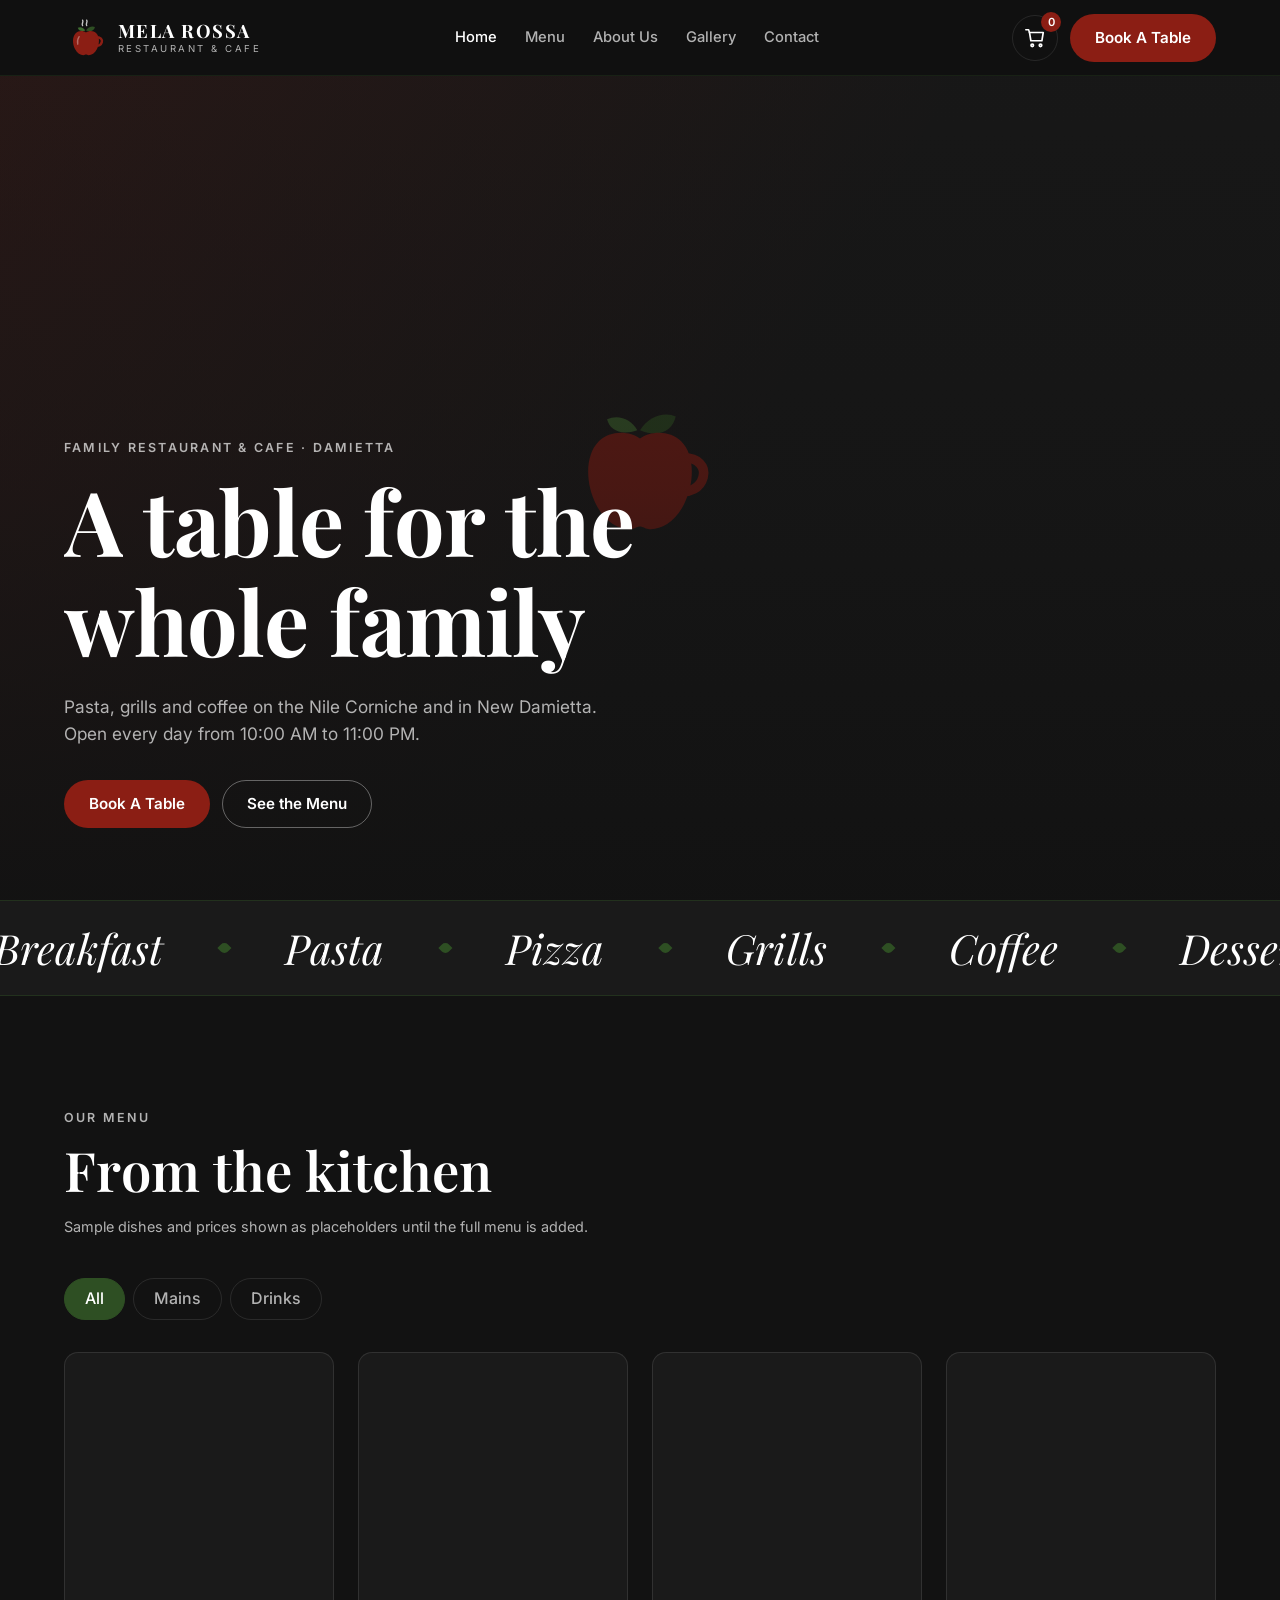
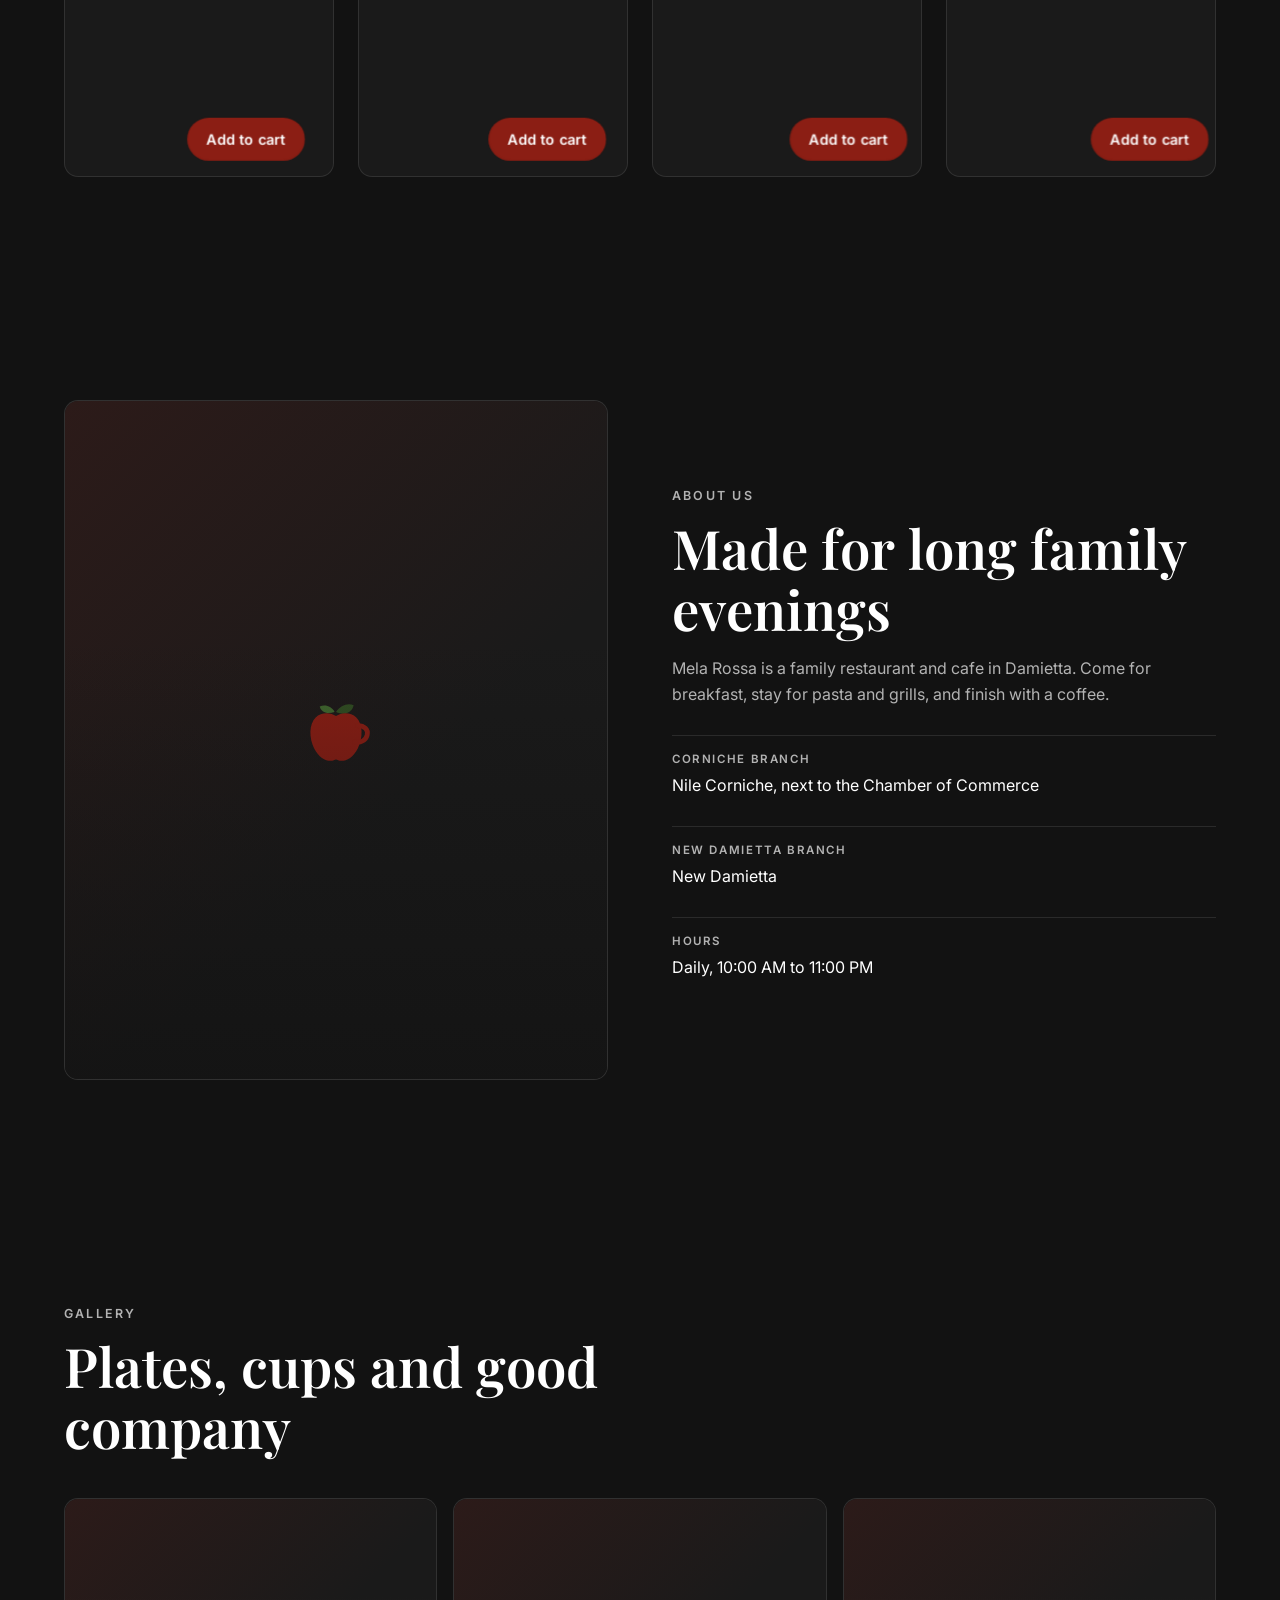
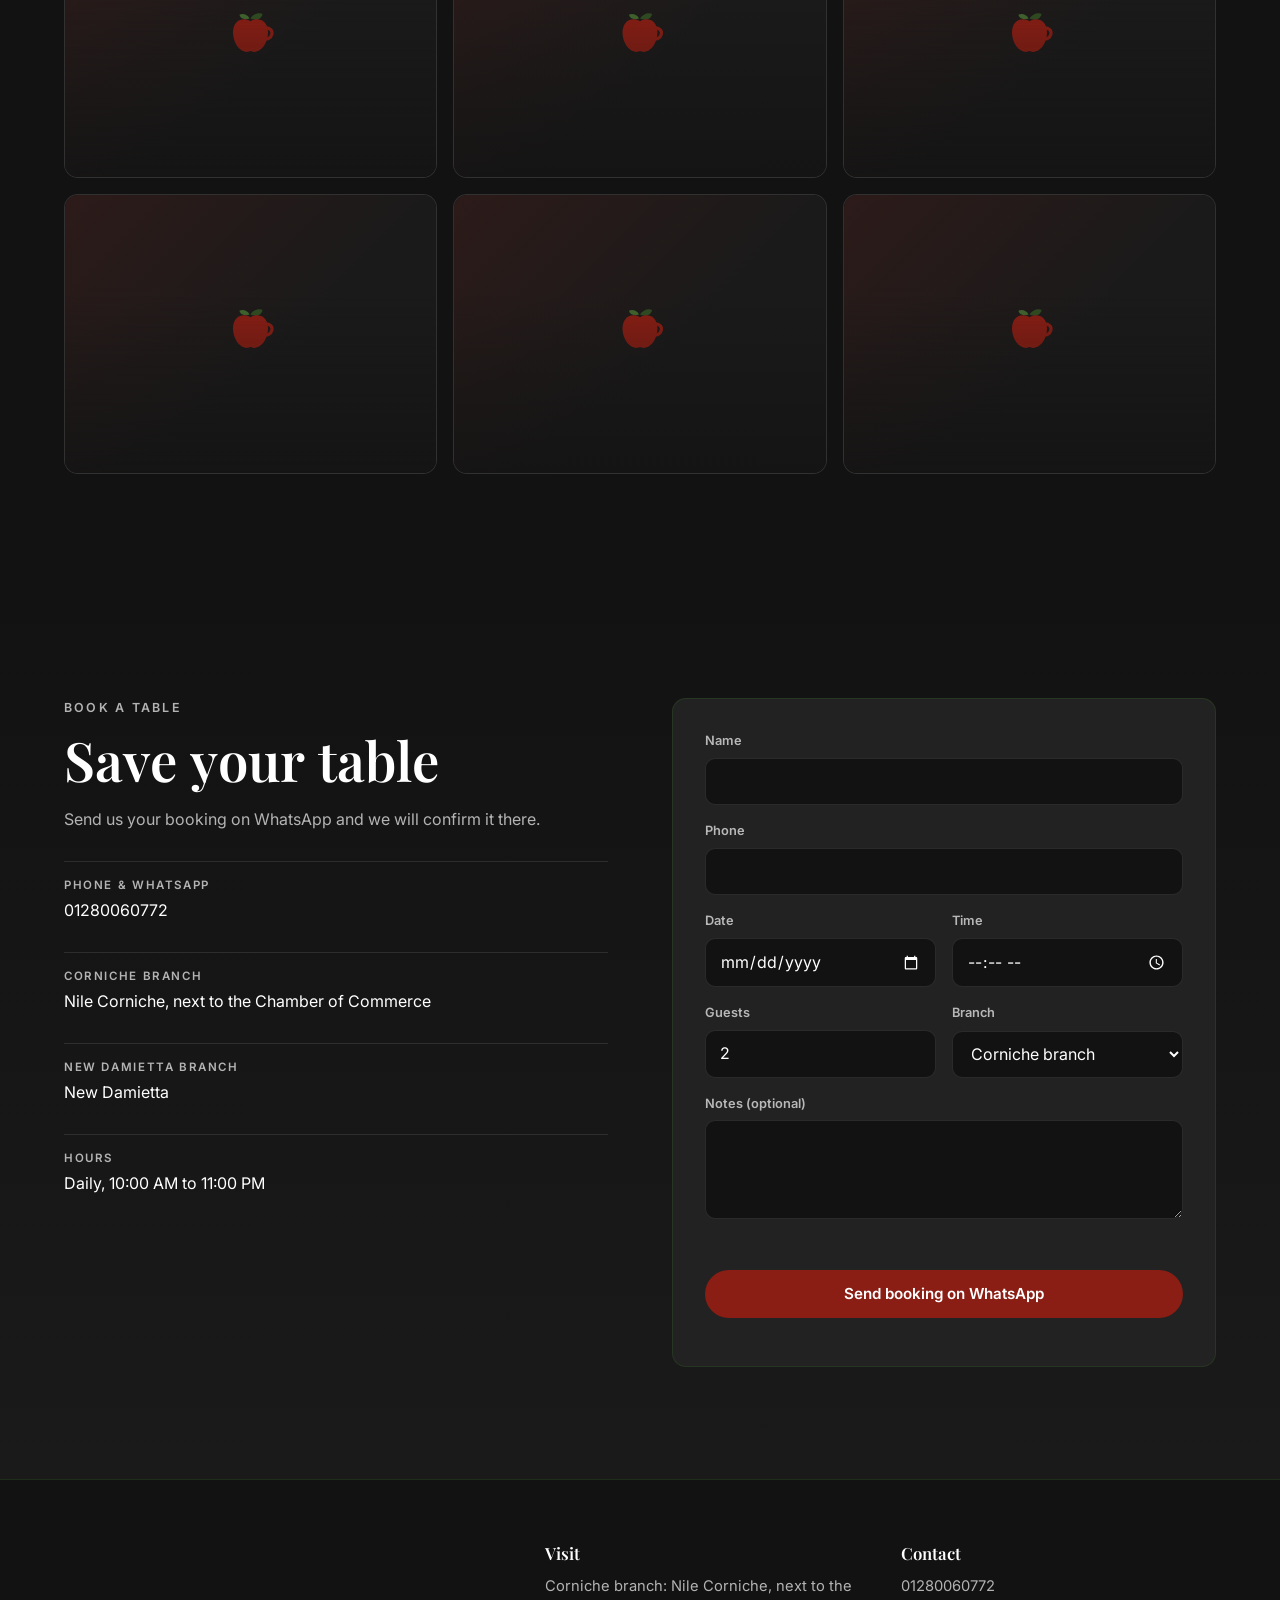
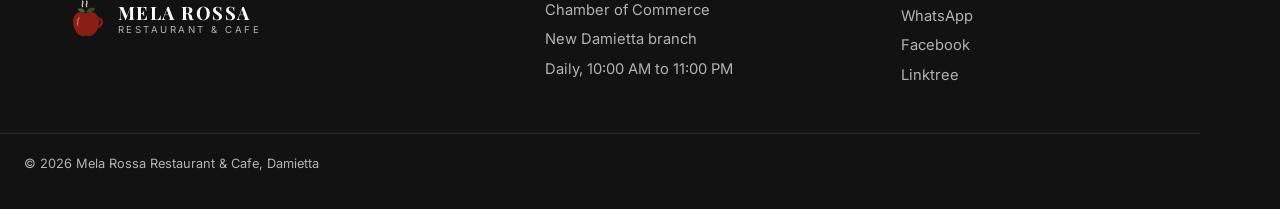
==== commit d60169c7: "Fix unstyled page: inline CSS and JS, no-JS fallbacks, full audit fixes" ====
--- a/index.html
+++ b/index.html
@@ -5,16 +5,702 @@
   <meta name="viewport" content="width=device-width, initial-scale=1">
   <title>Mela Rossa | Restaurant &amp; Cafe in Damietta</title>
   <meta name="description" content="Mela Rossa, a family restaurant and cafe in Damietta, Egypt. Corniche branch and New Damietta branch. Open daily 10:00 AM to 11:00 PM.">
+  <meta name="theme-color" content="#121212">
   <link rel="preconnect" href="https://fonts.googleapis.com">
   <link rel="preconnect" href="https://fonts.gstatic.com" crossorigin>
   <link rel="preconnect" href="https://images.unsplash.com" crossorigin>
   <link href="https://fonts.googleapis.com/css2?family=Inter:wght@400;500;600&family=Playfair+Display:wght@500;600;700&display=swap" rel="stylesheet">
+  <script>
+    /* Runs first. Hidden-until-animated content is only hidden when JS is on,
+       and is revealed again if the main script throws or never finishes. */
+    (function (d, w) {
+      d.documentElement.classList.add('js');
+      var reveal = function () { d.documentElement.classList.add('js-fallback'); };
+      w.addEventListener('error', reveal);
+      w.setTimeout(function () { if (!w.__melaRossaReady) reveal(); }, 2500);
+    })(document, window);
+  </script>
+  <!-- The whole stylesheet is inlined so the page is styled even when opened on its own
+       (blob:, data:, email attachment). styles.css holds the same rules for normal hosting. -->
+  <style id="mela-rossa-css">
+/* =========================================================
+   Mela Rossa Restaurant & Cafe
+   Plain CSS. Only transform and opacity are animated.
+   Easings: spring = cubic-bezier(0.34,1.56,0.64,1)
+            fluid  = cubic-bezier(0.16,1,0.3,1)
+   ========================================================= */
+
+:root {
+  --dark: #121212;
+  --dark-2: #1a1a1a;
+  --dark-3: #222222;
+  --red: #8B1E14;
+  --red-hover: #a3251a;
+  --green: #2E4F23;
+  --green-line: rgba(46, 79, 35, 0.45);
+  --white: #FFFFFF;
+  --muted: rgba(255, 255, 255, 0.68);
+  --line: rgba(255, 255, 255, 0.10);
+
+  --font-head: "Playfair Display", Georgia, "Times New Roman", serif;
+  --font-body: "Inter", system-ui, -apple-system, "Segoe UI", Roboto, sans-serif;
+
+  --ease-spring: cubic-bezier(0.34, 1.56, 0.64, 1);
+  --ease-fluid: cubic-bezier(0.16, 1, 0.3, 1);
+
+  --radius: 14px;
+  --radius-sm: 10px;
+  --container: 1200px;
+  --nav-h: 76px;
+}
+
+*, *::before, *::after { box-sizing: border-box; }
+
+html { background: var(--dark); scroll-behavior: smooth; scroll-padding-top: var(--nav-h); }
+
+body {
+  margin: 0;
+  background: var(--dark);
+  color: var(--white);
+  font-family: var(--font-body);
+  font-size: 16px;
+  line-height: 1.6;
+  -webkit-font-smoothing: antialiased;
+  overflow-x: hidden;
+}
+
+img { display: block; max-width: 100%; height: auto; }
+a { color: inherit; }
+button { font: inherit; color: inherit; }
+[hidden] { display: none !important; }
+
+.sr-only {
+  position: absolute !important;
+  width: 1px;
+  height: 1px;
+  padding: 0;
+  margin: -1px;
+  overflow: hidden;
+  clip: rect(0 0 0 0);
+  white-space: nowrap;
+  border: 0;
+}
+
+.skip-link {
+  position: absolute;
+  top: 8px;
+  left: 8px;
+  z-index: 100;
+  padding: 10px 16px;
+  border-radius: 999px;
+  background: var(--red);
+  color: var(--white);
+  text-decoration: none;
+  transform: translate3d(0, -160%, 0);
+}
+.skip-link:focus { transform: none; }
+
+.container {
+  width: 100%;
+  max-width: var(--container);
+  margin-inline: auto;
+  padding-inline: 24px;
+}
+
+.eyebrow {
+  margin: 0 0 12px;
+  color: var(--muted);
+  font-size: 0.78rem;
+  font-weight: 600;
+  letter-spacing: 0.18em;
+  text-transform: uppercase;
+}
+
+h1, h2, h3 { font-family: var(--font-head); font-weight: 600; line-height: 1.12; margin: 0; }
+
+:focus-visible { outline: 2px solid var(--white); outline-offset: 3px; }
+
+/* ---------- Buttons ---------- */
+.btn {
+  display: inline-flex;
+  align-items: center;
+  justify-content: center;
+  gap: 8px;
+  min-height: 48px;
+  padding: 0 24px;
+  border: 1px solid transparent;
+  border-radius: 999px;
+  font-weight: 600;
+  font-size: 0.95rem;
+  line-height: 1.2;
+  text-decoration: none;
+  white-space: nowrap;
+  cursor: pointer;
+  transition: transform 0.5s var(--ease-fluid), opacity 0.3s var(--ease-fluid);
+}
+.btn--red { background: var(--red); color: var(--white); }
+.btn--red:hover { background: var(--red-hover); }
+.btn--ghost { border-color: rgba(255, 255, 255, 0.35); background: transparent; color: var(--white); }
+.btn--ghost:hover { border-color: var(--white); }
+.btn:active { opacity: 0.85; }
+
+.magnetic { will-change: transform; }
+
+/* ---------- Brand ---------- */
+.brand { display: inline-flex; align-items: center; gap: 10px; text-decoration: none; color: var(--white); min-width: 0; }
+.brand__mark { flex: none; width: 44px; height: 44px; }
+.brand__mark .steam { transform-origin: 50% 100%; animation: steam 3.2s var(--ease-fluid) infinite; }
+.brand__text { display: flex; flex-direction: column; line-height: 1.05; }
+.brand__name { font-family: var(--font-head); font-weight: 700; font-size: 1.15rem; letter-spacing: 0.08em; white-space: nowrap; }
+.brand__tag { font-size: 0.6rem; letter-spacing: 0.26em; color: var(--muted); margin-top: 3px; white-space: nowrap; }
+
+@keyframes steam {
+  0%   { opacity: 0.2; transform: translate3d(0, 2px, 0); }
+  50%  { opacity: 0.8; transform: translate3d(0, -1px, 0); }
+  100% { opacity: 0.2; transform: translate3d(0, 2px, 0); }
+}
+
+/* ---------- Navbar ---------- */
+.nav {
+  position: sticky;
+  top: 0;
+  z-index: 50;
+  height: var(--nav-h);
+  background: rgba(18, 18, 18, 0.55);
+  border-bottom: 1px solid rgba(46, 79, 35, 0.25);
+}
+.nav::before {
+  content: "";
+  position: absolute;
+  inset: 0;
+  background: rgba(18, 18, 18, 0.92);
+  backdrop-filter: blur(10px);
+  -webkit-backdrop-filter: blur(10px);
+  opacity: 0.6;
+  transition: opacity 0.5s var(--ease-fluid);
+  z-index: -1;
+}
+.nav.is-scrolled::before { opacity: 1; }
+
+.nav__inner { height: 100%; display: flex; align-items: center; justify-content: space-between; gap: 20px; }
+.nav__links { display: flex; align-items: center; gap: 4px; }
+.nav__link {
+  display: inline-block;
+  padding: 8px 12px;
+  border-radius: 999px;
+  color: var(--muted);
+  text-decoration: none;
+  font-size: 0.92rem;
+  font-weight: 500;
+  white-space: nowrap;
+  transition: transform 0.5s var(--ease-fluid);
+}
+.nav__link:hover, .nav__link.is-current { color: var(--white); }
+
+.nav__actions { display: flex; align-items: center; gap: 12px; flex: none; }
+
+.cart-btn {
+  position: relative;
+  display: inline-flex;
+  align-items: center;
+  justify-content: center;
+  width: 46px;
+  height: 46px;
+  border: 1px solid var(--line);
+  border-radius: 50%;
+  background: transparent;
+  cursor: pointer;
+  transition: transform 0.5s var(--ease-fluid);
+}
+.cart-btn:hover { border-color: rgba(255, 255, 255, 0.4); }
+.cart-count {
+  position: absolute;
+  top: -4px;
+  right: -4px;
+  min-width: 20px;
+  height: 20px;
+  padding: 0 5px;
+  border-radius: 999px;
+  background: var(--red);
+  color: var(--white);
+  font-size: 0.7rem;
+  font-weight: 600;
+  line-height: 20px;
+  text-align: center;
+}
+.cart-count.is-bump { animation: bump 0.5s var(--ease-spring); }
+@keyframes bump {
+  0%   { transform: scale(1); }
+  40%  { transform: scale(1.35); }
+  100% { transform: scale(1); }
+}
+
+.nav__toggle {
+  display: none;
+  position: relative;
+  width: 46px;
+  height: 46px;
+  padding: 0;
+  border: 1px solid var(--line);
+  border-radius: 50%;
+  background: transparent;
+  cursor: pointer;
+}
+.nav__toggle span {
+  position: absolute;
+  top: 50%;
+  left: 13px;
+  right: 13px;
+  height: 2px;
+  margin-top: -1px;
+  background: var(--white);
+  transition: transform 0.4s var(--ease-fluid);
+}
+.nav__toggle span:first-child { transform: translate3d(0, -4px, 0); }
+.nav__toggle span:last-child { transform: translate3d(0, 4px, 0); }
+.nav__toggle[aria-expanded="true"] span:first-child { transform: rotate(45deg); }
+.nav__toggle[aria-expanded="true"] span:last-child { transform: rotate(-45deg); }
+
+/* ---------- Media: shared image treatment ---------- */
+.media {
+  position: relative;
+  display: block;
+  margin: 0;
+  overflow: hidden;
+  border: 1px solid var(--line);
+  border-radius: var(--radius);
+  background: var(--dark-2);
+  isolation: isolate;
+}
+/* dark gradient overlay with a faint red tint */
+.media::after {
+  content: "";
+  position: absolute;
+  inset: 0;
+  background:
+    linear-gradient(180deg, rgba(18, 18, 18, 0) 35%, rgba(18, 18, 18, 0.72) 100%),
+    linear-gradient(135deg, rgba(139, 30, 20, 0.16), rgba(139, 30, 20, 0) 60%);
+  pointer-events: none;
+  z-index: 2;
+}
+.media img {
+  position: relative;
+  z-index: 1;
+  width: 100%;
+  height: 100%;
+  object-fit: cover;
+  transition: opacity 0.9s var(--ease-fluid), transform 1.1s var(--ease-fluid);
+}
+/* image upgrade: fade and settle in once loaded (only when JS runs) */
+.js .media img { opacity: 0; transform: scale(1.04); }
+.js .media.is-loaded img { opacity: 1; transform: scale(1); }
+.media.is-loaded:hover img { transform: scale(1.04); }
+.media.is-fallback img { object-fit: contain; background: var(--dark-2); }
+/* shimmer placeholder while loading */
+.js .media::before {
+  content: "";
+  position: absolute;
+  top: 0;
+  bottom: 0;
+  left: -100%;
+  width: 100%;
+  background: linear-gradient(90deg, transparent, rgba(255, 255, 255, 0.06), transparent);
+  animation: shimmer 1.6s linear infinite;
+  z-index: 0;
+}
+.js .media.is-loaded::before { opacity: 0; animation: none; }
+@keyframes shimmer {
+  from { transform: translate3d(0, 0, 0); }
+  to   { transform: translate3d(200%, 0, 0); }
+}
+
+/* ---------- Hero ---------- */
+.hero {
+  position: relative;
+  min-height: calc(100vh - var(--nav-h));
+  min-height: calc(100svh - var(--nav-h));
+  display: flex;
+  align-items: flex-end;
+  padding: 120px 0 72px;
+  overflow: hidden;
+}
+.hero__media {
+  position: absolute;
+  inset: 0;
+  border: 0;
+  border-radius: 0;
+  z-index: 0;
+}
+.hero__media::after {
+  background:
+    linear-gradient(180deg, rgba(18, 18, 18, 0.35) 0%, rgba(18, 18, 18, 0.55) 50%, rgba(18, 18, 18, 0.96) 100%),
+    linear-gradient(120deg, rgba(139, 30, 20, 0.22), rgba(139, 30, 20, 0) 55%);
+}
+.hero__media.is-loaded:hover img { transform: scale(1); }
+.hero__content { position: relative; z-index: 3; }
+.hero__title {
+  max-width: 14ch;
+  font-size: clamp(2.6rem, 7vw, 5.6rem);
+  font-weight: 700;
+  letter-spacing: -0.01em;
+}
+.hero__lead { max-width: 52ch; margin: 22px 0 32px; color: var(--muted); font-size: 1.08rem; }
+.hero__ctas { display: flex; flex-wrap: wrap; gap: 12px; }
+
+/* ---------- Pattern A: Snap-In headings ---------- */
+.split .word {
+  display: inline-block;
+  overflow: hidden;
+  vertical-align: top;
+  padding-bottom: 0.14em;
+  margin-bottom: -0.14em;
+}
+.split .char {
+  display: inline-block;
+  transition: transform 0.9s var(--ease-spring);
+  transition-delay: calc(var(--i, 0) * 28ms);
+}
+/* characters only start hidden when JS is running; is-in snaps them up */
+.js .split .char { transform: translate3d(0, 110%, 0); }
+.js .split.is-in .char { transform: translate3d(0, 0, 0); }
+
+/* failed-JS safety net: everything visible, no hidden state */
+.js-fallback .split .char,
+.js-fallback .media img { opacity: 1 !important; transform: none !important; }
+
+/* ---------- Pattern D: Ticker ---------- */
+.ticker {
+  position: relative;
+  overflow: hidden;
+  border-block: 1px solid var(--green-line);
+  background: var(--dark-2);
+  padding: 22px 0;
+  cursor: grab;
+  user-select: none;
+  -webkit-user-select: none;
+  touch-action: pan-y;
+}
+.ticker.is-dragging { cursor: grabbing; }
+.ticker__track { display: flex; width: max-content; will-change: transform; }
+.ticker__group { display: flex; flex: none; margin: 0; padding: 0; list-style: none; }
+.ticker__group li {
+  display: flex;
+  align-items: center;
+  font-family: var(--font-head);
+  font-size: clamp(1.6rem, 3.6vw, 2.6rem);
+  font-style: italic;
+  line-height: 1.2;
+  padding-inline: 28px;
+  white-space: nowrap;
+}
+.ticker__group li::after {
+  content: "";
+  width: 10px;
+  height: 10px;
+  margin-left: 56px;
+  border-radius: 50% 0;
+  background: var(--green);
+  transform: rotate(45deg);
+}
+
+/* ---------- Sections ---------- */
+.section { padding: 112px 0; }
+.section__head { max-width: 640px; margin-bottom: 40px; }
+.section__title { font-size: clamp(2rem, 4.4vw, 3.4rem); }
+.section__note { color: var(--muted); font-size: 0.9rem; margin: 14px 0 0; }
+
+/* ---------- Menu ---------- */
+.filters { display: flex; flex-wrap: wrap; gap: 8px; margin-bottom: 32px; }
+.filter {
+  min-height: 42px;
+  padding: 0 20px;
+  border: 1px solid var(--line);
+  border-radius: 999px;
+  background: transparent;
+  color: var(--muted);
+  font-weight: 500;
+  cursor: pointer;
+  transition: transform 0.4s var(--ease-spring);
+}
+.filter:hover { color: var(--white); }
+.filter:active { transform: scale(0.96); }
+.filter.is-active { background: var(--green); border-color: var(--green); color: var(--white); }
+
+.menu__grid {
+  display: grid;
+  grid-template-columns: repeat(auto-fill, minmax(260px, 1fr));
+  gap: 24px;
+  perspective: 1000px;
+}
+
+.card {
+  display: flex;
+  flex-direction: column;
+  border: 1px solid var(--line);
+  border-radius: var(--radius);
+  background: var(--dark-2);
+  transform-style: preserve-3d;
+  transition: transform 0.7s var(--ease-spring), opacity 0.5s var(--ease-fluid);
+  will-change: transform;
+}
+.card.is-tilting { transition: transform 0.15s var(--ease-fluid), opacity 0.5s var(--ease-fluid); }
+.card.is-out { opacity: 0; transform: scale(0.94); }
+.card__media { border: 0; border-bottom: 1px solid var(--line); border-radius: var(--radius) var(--radius) 0 0; aspect-ratio: 4 / 3; }
+.card.is-hover .card__media.is-loaded img { transform: scale(1.04); }
+.card__tag {
+  position: absolute;
+  top: 12px;
+  left: 12px;
+  z-index: 3;
+  padding: 4px 10px;
+  border-radius: 999px;
+  background: rgba(18, 18, 18, 0.75);
+  border: 1px solid var(--line);
+  font-size: 0.7rem;
+  letter-spacing: 0.08em;
+  text-transform: uppercase;
+}
+.card__body { display: flex; flex-direction: column; gap: 10px; flex: 1; padding: 20px; transform: translate3d(0, 0, 24px); }
+.card__title { font-size: 1.22rem; }
+.card__desc { margin: 0; color: var(--muted); font-size: 0.9rem; }
+.card__foot { display: flex; align-items: center; justify-content: space-between; gap: 12px; margin-top: auto; padding-top: 8px; }
+.card__price { font-weight: 600; font-size: 1.05rem; white-space: nowrap; }
+.card__price small { color: var(--muted); font-weight: 500; font-size: 0.72rem; margin-left: 4px; }
+.card__add { min-height: 42px; padding: 0 18px; font-size: 0.88rem; }
+
+/* ---------- About ---------- */
+.about__grid { display: grid; grid-template-columns: 1fr 1fr; gap: 64px; align-items: center; }
+.about__media { aspect-ratio: 4 / 5; }
+.about__text p { color: var(--muted); max-width: 48ch; }
+.facts { list-style: none; margin: 28px 0 0; padding: 0; display: grid; gap: 14px; }
+.facts li { padding: 14px 0; border-top: 1px solid var(--line); }
+.facts span { display: block; font-size: 0.72rem; font-weight: 600; letter-spacing: 0.14em; text-transform: uppercase; color: var(--muted); margin-bottom: 4px; }
+.facts a { text-decoration: none; }
+.facts a:hover { text-decoration: underline; }
+
+/* ---------- Gallery ---------- */
+.gallery__grid { display: grid; grid-template-columns: repeat(3, 1fr); gap: 16px; }
+.gallery__item { width: 100%; padding: 0; cursor: zoom-in; aspect-ratio: 4 / 3; }
+
+/* ---------- Contact / Booking ---------- */
+.contact { background: linear-gradient(180deg, var(--dark), var(--dark-2)); }
+.contact__grid { display: grid; grid-template-columns: 1fr 1fr; gap: 64px; align-items: start; }
+.contact__grid > div > p { color: var(--muted); }
+.booking {
+  display: grid;
+  gap: 16px;
+  padding: 32px;
+  border: 1px solid var(--green-line);
+  border-radius: var(--radius);
+  background: var(--dark-3);
+}
+.field { display: grid; gap: 6px; min-width: 0; }
+.field-row { display: grid; grid-template-columns: 1fr 1fr; gap: 16px; }
+.field label { font-size: 0.8rem; font-weight: 600; color: var(--muted); }
+.field input, .field select, .field textarea {
+  width: 100%;
+  min-height: 46px;
+  padding: 10px 14px;
+  border: 1px solid var(--line);
+  border-radius: var(--radius-sm);
+  background: var(--dark);
+  color: var(--white);
+  font: inherit;
+  color-scheme: dark;
+}
+.field textarea { resize: vertical; }
+.field input:focus, .field select:focus, .field textarea:focus { outline: none; border-color: var(--green); box-shadow: 0 0 0 3px rgba(46, 79, 35, 0.55); }
+.field .is-invalid { border-color: #c4392b; }
+.booking__error { margin: 0; min-height: 1.4em; color: #ff8a7f; font-size: 0.88rem; }
+.booking__status { margin: 0; color: var(--muted); font-size: 0.88rem; }
+.booking__status a { color: var(--white); }
+
+/* ---------- Footer ---------- */
+.footer { border-top: 1px solid var(--green-line); padding: 64px 0 28px; }
+.footer__grid { display: grid; grid-template-columns: 1.4fr 1fr 1fr; gap: 40px; }
+.footer__title { font-size: 1.05rem; margin-bottom: 12px; }
+.footer p { margin: 0 0 6px; color: var(--muted); font-size: 0.92rem; }
+.footer a { text-decoration: none; }
+.footer a:hover { color: var(--white); text-decoration: underline; }
+.footer .footer__copy { margin-top: 40px; padding-top: 20px; border-top: 1px solid var(--line); font-size: 0.8rem; }
+
+/* ---------- Cart drawer ---------- */
+.scrim {
+  position: fixed;
+  inset: 0;
+  z-index: 60;
+  background: rgba(0, 0, 0, 0.6);
+  opacity: 0;
+  transition: opacity 0.4s var(--ease-fluid);
+}
+.scrim.is-open { opacity: 1; }
+.cart {
+  position: fixed;
+  top: 0;
+  right: 0;
+  bottom: 0;
+  z-index: 70;
+  width: min(400px, 100%);
+  display: flex;
+  flex-direction: column;
+  background: var(--dark-2);
+  border-left: 1px solid var(--green-line);
+  transform: translate3d(100%, 0, 0);
+  transition: transform 0.6s var(--ease-fluid);
+}
+.cart.is-open { transform: translate3d(0, 0, 0); }
+.cart__head, .cart__foot { display: flex; align-items: center; justify-content: space-between; gap: 12px; padding: 20px 24px; }
+.cart__head { border-bottom: 1px solid var(--line); }
+.cart__foot { border-top: 1px solid var(--line); flex-direction: column; align-items: stretch; }
+.cart__title { font-size: 1.4rem; }
+.cart__close, .lightbox__close {
+  width: 42px;
+  height: 42px;
+  border: 1px solid var(--line);
+  border-radius: 50%;
+  background: transparent;
+  color: var(--white);
+  font-size: 1.4rem;
+  line-height: 1;
+  cursor: pointer;
+}
+.cart__list { list-style: none; margin: 0; padding: 12px 24px; flex: 1; overflow-y: auto; }
+.cart__item { display: flex; align-items: center; justify-content: space-between; gap: 12px; padding: 14px 0; border-bottom: 1px solid var(--line); }
+.cart__item-name { font-size: 0.92rem; }
+.cart__item-price { color: var(--muted); font-size: 0.82rem; }
+.qty { display: inline-flex; align-items: center; gap: 8px; }
+.qty button { width: 30px; height: 30px; border: 1px solid var(--line); border-radius: 50%; background: transparent; cursor: pointer; }
+.cart__empty { color: var(--muted); padding: 20px 0; }
+.cart__total { display: flex; justify-content: space-between; margin: 0 0 8px; font-weight: 600; }
+
+/* ---------- Lightbox ---------- */
+.lightbox {
+  position: fixed;
+  inset: 0;
+  z-index: 80;
+  display: flex;
+  align-items: center;
+  justify-content: center;
+  padding: 64px 24px 48px;
+  background: rgba(10, 10, 10, 0.94);
+  opacity: 0;
+  transition: opacity 0.45s var(--ease-fluid);
+}
+.lightbox.is-open { opacity: 1; }
+.lightbox__img {
+  width: auto;
+  height: auto;
+  max-width: min(1200px, 100%);
+  max-height: 100%;
+  border: 1px solid var(--line);
+  border-radius: var(--radius);
+  object-fit: contain;
+  transform: scale(0.94);
+  transition: transform 0.6s var(--ease-spring);
+}
+.lightbox.is-open .lightbox__img { transform: scale(1); }
+.lightbox__close { position: absolute; top: 18px; right: 18px; }
+
+/* ---------- Responsive ---------- */
+@media (max-width: 1000px) {
+  .gallery__grid { grid-template-columns: repeat(2, 1fr); }
+}
+
+@media (max-width: 980px) {
+  .nav__toggle { display: inline-block; }
+  .nav__links {
+    display: none;
+    position: absolute;
+    top: var(--nav-h);
+    left: 0;
+    right: 0;
+    flex-direction: column;
+    align-items: stretch;
+    gap: 4px;
+    padding: 16px 24px 24px;
+    background: var(--dark);
+    border-bottom: 1px solid var(--green-line);
+  }
+  .nav__links.is-open { display: flex; animation: drop 0.5s var(--ease-fluid); }
+  .nav__link { padding: 12px 0; font-size: 1.05rem; }
+}
+@keyframes drop {
+  from { opacity: 0; transform: translate3d(0, -12px, 0); }
+  to   { opacity: 1; transform: translate3d(0, 0, 0); }
+}
+
+@media (max-width: 860px) {
+  .about__grid, .contact__grid { grid-template-columns: 1fr; gap: 40px; }
+  .about__media { aspect-ratio: 4 / 3; }
+  .footer__grid { grid-template-columns: 1fr; gap: 28px; }
+  .section { padding: 80px 0; }
+}
+
+@media (max-width: 600px) {
+  .container { padding-inline: 16px; }
+  .nav__inner { gap: 10px; }
+  .nav__actions { gap: 8px; }
+  .nav__links { padding-inline: 16px; }
+  .brand { gap: 8px; }
+  .brand__mark { width: 36px; height: 36px; }
+  .brand__name { font-size: 0.95rem; letter-spacing: 0.06em; }
+  .brand__tag { display: none; }
+  .cart-btn, .nav__toggle { width: 40px; height: 40px; }
+  .nav__toggle span { left: 11px; right: 11px; }
+  .nav__cta { min-height: 40px; padding: 0 14px; font-size: 0.8rem; }
+  .gallery__grid { grid-template-columns: 1fr; }
+  .field-row { grid-template-columns: 1fr; }
+  .booking { padding: 22px; }
+  .hero { padding: 96px 0 56px; }
+  .ticker__group li { padding-inline: 18px; }
+  .ticker__group li::after { margin-left: 36px; }
+}
+
+@media (max-width: 480px) {
+  .container { padding-inline: 14px; }
+  .nav__inner { gap: 8px; }
+  .nav__actions { gap: 6px; }
+  .brand { gap: 6px; }
+  .brand__mark { width: 32px; height: 32px; }
+  .brand__name { font-size: 0.85rem; letter-spacing: 0.04em; }
+  .cart-btn, .nav__toggle { width: 38px; height: 38px; }
+  .nav__toggle span { left: 10px; right: 10px; }
+  .nav__cta { min-height: 38px; padding: 0 12px; font-size: 0.78rem; }
+}
+
+@media (max-width: 360px) {
+  .brand__text { display: none; }
+}
+
+/* ---------- Reduced motion (user rule) ----------
+   Motion is switched off, content is never hidden: every hidden-until-animated
+   element is forced to its visible end state. */
+@media (prefers-reduced-motion: reduce) {
+  *, *::before, *::after {
+    animation: none !important;
+    transition: none !important;
+    scroll-behavior: auto !important;
+  }
+  .split .char,
+  .media img,
+  .card,
+  .cart.is-open,
+  .lightbox__img { transform: none !important; }
+  .split .char,
+  .media img,
+  .card:not([hidden]) { opacity: 1 !important; }
+  .ticker { cursor: default; }
+  .ticker__track { width: auto; transform: none !important; justify-content: center; }
+  .ticker__group { flex-wrap: wrap; justify-content: center; row-gap: 8px; }
+}
+  </style>
   <link rel="stylesheet" href="styles.css">
 </head>
 <body>
+  <a class="skip-link" href="#main">Skip to content</a>
 
   <!-- Reusable logo mark: red apple shaped like a coffee cup, steam and two green leaves -->
-  <svg width="0" height="0" style="position:absolute" aria-hidden="true">
+  <svg width="0" height="0" style="position:absolute" aria-hidden="true" focusable="false">
     <symbol id="logo-mark" viewBox="0 0 64 64">
       <path class="steam" d="M27 14c-2-3 2-5 0-8M33 14c-2-3 2-5 0-8" fill="none" stroke="#FFFFFF" stroke-width="2" stroke-linecap="round" opacity="0.75"/>
       <path d="M32 21c3-5 9-7 13-5-1 5-6 8-13 5z" fill="#2E4F23"/>
@@ -29,7 +715,7 @@
   <header class="nav" id="top">
     <div class="nav__inner container">
       <a href="#home" class="brand" aria-label="Mela Rossa, back to top">
-        <svg class="brand__mark" width="44" height="44" aria-hidden="true"><use href="#logo-mark"/></svg>
+        <svg class="brand__mark" width="44" height="44" aria-hidden="true" focusable="false"><use href="#logo-mark"/></svg>
         <span class="brand__text">
           <span class="brand__name">MELA ROSSA</span>
           <span class="brand__tag">RESTAURANT &amp; CAFE</span>
@@ -45,8 +731,8 @@
       </nav>
 
       <div class="nav__actions">
-        <button class="cart-btn magnetic" id="cart-btn" type="button" aria-label="Cart, 0 items">
-          <svg width="22" height="22" viewBox="0 0 24 24" fill="none" stroke="currentColor" stroke-width="1.8" stroke-linecap="round" stroke-linejoin="round" aria-hidden="true"><path d="M6 6h15l-1.5 9h-12z"/><path d="M6 6 5 3H2"/><circle cx="9" cy="20" r="1.4"/><circle cx="18" cy="20" r="1.4"/></svg>
+        <button class="cart-btn magnetic" id="cart-btn" type="button" aria-label="Cart, 0 items" aria-controls="cart">
+          <svg width="22" height="22" viewBox="0 0 24 24" fill="none" stroke="currentColor" stroke-width="1.8" stroke-linecap="round" stroke-linejoin="round" aria-hidden="true" focusable="false"><path d="M6 6h15l-1.5 9h-12z"/><path d="M6 6 5 3H2"/><circle cx="9" cy="20" r="1.4"/><circle cx="18" cy="20" r="1.4"/></svg>
           <span class="cart-count" id="cart-count" aria-hidden="true">0</span>
         </button>
         <a href="#contact" class="btn btn--red magnetic nav__cta">Book A Table</a>
@@ -57,24 +743,22 @@
     </div>
   </header>
 
-  <main>
+  <main id="main">
     <!-- ===== Hero ===== -->
     <section class="hero" id="home">
       <figure class="media hero__media">
         <!-- PLACEHOLDER PHOTO (Unsplash): replace with a real photo of a Mela Rossa branch -->
         <img
           src="https://images.unsplash.com/photo-1517248135467-4c7edcad34c4?w=1200&q=75&auto=format&fit=crop"
-          srcset="https://images.unsplash.com/photo-1517248135467-4c7edcad34c4?w=400&q=75&auto=format&fit=crop 400w,
-                  https://images.unsplash.com/photo-1517248135467-4c7edcad34c4?w=800&q=75&auto=format&fit=crop 800w,
-                  https://images.unsplash.com/photo-1517248135467-4c7edcad34c4?w=1200&q=75&auto=format&fit=crop 1200w"
+          srcset="https://images.unsplash.com/photo-1517248135467-4c7edcad34c4?w=800&q=75&auto=format&fit=crop 800w, https://images.unsplash.com/photo-1517248135467-4c7edcad34c4?w=1200&q=75&auto=format&fit=crop 1200w, https://images.unsplash.com/photo-1517248135467-4c7edcad34c4?w=1920&q=75&auto=format&fit=crop 1920w"
           sizes="100vw"
-          width="1200" height="800" style="aspect-ratio:3/2"
+          width="1200" height="800"
           alt="Warm, dimly lit restaurant dining room with wooden tables and dark chairs"
           loading="eager" fetchpriority="high" decoding="async">
       </figure>
       <div class="hero__content container">
         <p class="eyebrow">Family Restaurant &amp; Cafe · Damietta</p>
-        <h1 class="hero__title split" aria-label="A table for the whole family">A table for the whole family</h1>
+        <h1 class="hero__title split">A table for the whole family</h1>
         <p class="hero__lead">Pasta, grills and coffee on the Nile Corniche and in New Damietta. Open every day from 10:00 AM to 11:00 PM.</p>
         <div class="hero__ctas">
           <a href="#contact" class="btn btn--red magnetic">Book A Table</a>
@@ -97,7 +781,7 @@
       <div class="container">
         <div class="section__head">
           <p class="eyebrow">Our Menu</p>
-          <h2 class="section__title split" aria-label="From the kitchen">From the kitchen</h2>
+          <h2 class="section__title split">From the kitchen</h2>
           <p class="section__note">Sample dishes and prices shown as placeholders until the full menu is added.</p>
         </div>
 
@@ -107,8 +791,82 @@
           <button class="filter" type="button" data-filter="drinks" aria-pressed="false">Drinks</button>
         </div>
 
-        <!-- Cards are rendered by main.js from the MENU array -->
-        <div class="menu__grid" id="menu-grid"></div>
+        <!-- PLACEHOLDER DISHES, PRICES AND PHOTOS (Unsplash): replace with the real Mela Rossa menu.
+             Cards are plain HTML so they show even without JavaScript; main.js reads id, name and data-price. -->
+        <div class="menu__grid" id="menu-grid">
+          <article class="card" data-id="pappardelle" data-category="mains" data-price="35">
+            <figure class="media card__media">
+              <img src="https://images.unsplash.com/photo-1611270629569-8b357cb88da9?w=800&q=75&auto=format&fit=crop"
+                   srcset="https://images.unsplash.com/photo-1611270629569-8b357cb88da9?w=400&q=75&auto=format&fit=crop 400w, https://images.unsplash.com/photo-1611270629569-8b357cb88da9?w=800&q=75&auto=format&fit=crop 800w"
+                   sizes="(max-width: 600px) 100vw, (max-width: 1000px) 50vw, 300px"
+                   width="800" height="1200"
+                   alt="Bowl of pappardelle ribbons with herbs and a rich sauce" loading="lazy" decoding="async">
+              <span class="card__tag">Mains</span>
+            </figure>
+            <div class="card__body">
+              <h3 class="card__title">Pappardelle with Roasted Seasonal Vegetables</h3>
+              <p class="card__desc">Placeholder dish. Wide ribbon pasta with roasted vegetables.</p>
+              <div class="card__foot">
+                <span class="card__price"><span class="card__amount">35.00</span><small class="card__currency">EGP</small></span>
+                <button class="btn btn--red card__add magnetic" type="button" data-add="pappardelle" aria-label="Add Pappardelle with Roasted Seasonal Vegetables to cart">Add to cart</button>
+              </div>
+            </div>
+          </article>
+          <article class="card" data-id="ravioli" data-category="mains" data-price="38.5">
+            <figure class="media card__media">
+              <img src="https://images.unsplash.com/photo-1587740908075-9e245070dfaa?w=800&q=75&auto=format&fit=crop"
+                   srcset="https://images.unsplash.com/photo-1587740908075-9e245070dfaa?w=400&q=75&auto=format&fit=crop 400w, https://images.unsplash.com/photo-1587740908075-9e245070dfaa?w=800&q=75&auto=format&fit=crop 800w"
+                   sizes="(max-width: 600px) 100vw, (max-width: 1000px) 50vw, 300px"
+                   width="800" height="1067"
+                   alt="Square ravioli dusted with grated cheese on a dark plate" loading="lazy" decoding="async">
+              <span class="card__tag">Mains</span>
+            </figure>
+            <div class="card__body">
+              <h3 class="card__title">Ravioli Stuffed with Creamy Walnut &amp; Pesto Sauce</h3>
+              <p class="card__desc">Placeholder dish. Filled pasta with walnut cream and pesto.</p>
+              <div class="card__foot">
+                <span class="card__price"><span class="card__amount">38.50</span><small class="card__currency">EGP</small></span>
+                <button class="btn btn--red card__add magnetic" type="button" data-add="ravioli" aria-label="Add Ravioli Stuffed with Creamy Walnut &amp; Pesto Sauce to cart">Add to cart</button>
+              </div>
+            </div>
+          </article>
+          <article class="card" data-id="filetto" data-category="mains" data-price="48">
+            <figure class="media card__media">
+              <img src="https://images.unsplash.com/photo-1558030006-450675393462?w=800&q=75&auto=format&fit=crop"
+                   srcset="https://images.unsplash.com/photo-1558030006-450675393462?w=400&q=75&auto=format&fit=crop 400w, https://images.unsplash.com/photo-1558030006-450675393462?w=800&q=75&auto=format&fit=crop 800w"
+                   sizes="(max-width: 600px) 100vw, (max-width: 1000px) 50vw, 300px"
+                   width="800" height="450"
+                   alt="Sliced medium-rare beef tenderloin on a wooden board" loading="lazy" decoding="async">
+              <span class="card__tag">Mains</span>
+            </figure>
+            <div class="card__body">
+              <h3 class="card__title">Filetto di Manzo, Beef Tenderloin in Rosemary Glaze</h3>
+              <p class="card__desc">Placeholder dish. Sliced beef tenderloin with a rosemary glaze.</p>
+              <div class="card__foot">
+                <span class="card__price"><span class="card__amount">48.00</span><small class="card__currency">EGP</small></span>
+                <button class="btn btn--red card__add magnetic" type="button" data-add="filetto" aria-label="Add Filetto di Manzo, Beef Tenderloin in Rosemary Glaze to cart">Add to cart</button>
+              </div>
+            </div>
+          </article>
+          <article class="card" data-id="roast" data-category="drinks" data-price="8">
+            <figure class="media card__media">
+              <img src="https://images.unsplash.com/photo-1510591509098-f4fdc6d0ff04?w=800&q=75&auto=format&fit=crop"
+                   srcset="https://images.unsplash.com/photo-1510591509098-f4fdc6d0ff04?w=400&q=75&auto=format&fit=crop 400w, https://images.unsplash.com/photo-1510591509098-f4fdc6d0ff04?w=800&q=75&auto=format&fit=crop 800w"
+                   sizes="(max-width: 600px) 100vw, (max-width: 1000px) 50vw, 300px"
+                   width="800" height="533"
+                   alt="White cup of espresso seen from above on a dark stone table" loading="lazy" decoding="async">
+              <span class="card__tag">Drinks</span>
+            </figure>
+            <div class="card__body">
+              <h3 class="card__title">Mela Rossa Roast, Signature Dark Espresso Blend</h3>
+              <p class="card__desc">Placeholder drink. Our dark espresso blend.</p>
+              <div class="card__foot">
+                <span class="card__price"><span class="card__amount">8.00</span><small class="card__currency">EGP</small></span>
+                <button class="btn btn--red card__add magnetic" type="button" data-add="roast" aria-label="Add Mela Rossa Roast, Signature Dark Espresso Blend to cart">Add to cart</button>
+              </div>
+            </div>
+          </article>
+        </div>
       </div>
     </section>
 
@@ -119,17 +877,15 @@
           <!-- PLACEHOLDER PHOTO (Unsplash): replace with a real photo of the Mela Rossa team or dining room -->
           <img
             src="https://images.unsplash.com/photo-1554118811-1e0d58224f24?w=800&q=75&auto=format&fit=crop"
-            srcset="https://images.unsplash.com/photo-1554118811-1e0d58224f24?w=400&q=75&auto=format&fit=crop 400w,
-                    https://images.unsplash.com/photo-1554118811-1e0d58224f24?w=800&q=75&auto=format&fit=crop 800w,
-                    https://images.unsplash.com/photo-1554118811-1e0d58224f24?w=1200&q=75&auto=format&fit=crop 1200w"
+            srcset="https://images.unsplash.com/photo-1554118811-1e0d58224f24?w=400&q=75&auto=format&fit=crop 400w, https://images.unsplash.com/photo-1554118811-1e0d58224f24?w=800&q=75&auto=format&fit=crop 800w, https://images.unsplash.com/photo-1554118811-1e0d58224f24?w=1200&q=75&auto=format&fit=crop 1200w"
             sizes="(max-width: 860px) 100vw, 50vw"
-            width="800" height="548" style="aspect-ratio:800/548"
+            width="800" height="548"
             alt="Bright cafe interior with plants, white chairs and a long counter"
             loading="lazy" decoding="async">
         </figure>
         <div class="about__text">
           <p class="eyebrow">About Us</p>
-          <h2 class="section__title split" aria-label="Made for long family evenings">Made for long family evenings</h2>
+          <h2 class="section__title split">Made for long family evenings</h2>
           <p>Mela Rossa is a family restaurant and cafe in Damietta. Come for breakfast, stay for pasta and grills, and finish with a coffee.</p>
           <ul class="facts">
             <li><span>Corniche branch</span>Nile Corniche, next to the Chamber of Commerce</li>
@@ -145,7 +901,7 @@
       <div class="container">
         <div class="section__head">
           <p class="eyebrow">Gallery</p>
-          <h2 class="section__title split" aria-label="Plates, cups and good company">Plates, cups and good company</h2>
+          <h2 class="section__title split">Plates, cups and good company</h2>
         </div>
         <!-- PLACEHOLDER PHOTOS (Unsplash): replace all six with real Mela Rossa photos -->
         <div class="gallery__grid">
@@ -153,42 +909,42 @@
             <img src="https://images.unsplash.com/photo-1509042239860-f550ce710b93?w=800&q=75&auto=format&fit=crop"
                  srcset="https://images.unsplash.com/photo-1509042239860-f550ce710b93?w=400&q=75&auto=format&fit=crop 400w, https://images.unsplash.com/photo-1509042239860-f550ce710b93?w=800&q=75&auto=format&fit=crop 800w, https://images.unsplash.com/photo-1509042239860-f550ce710b93?w=1200&q=75&auto=format&fit=crop 1200w"
                  sizes="(max-width: 600px) 100vw, (max-width: 1000px) 50vw, 33vw"
-                 width="800" height="1200" style="aspect-ratio:2/3"
+                 width="800" height="1200"
                  alt="Two cups of coffee with latte art beside fresh herbs" loading="lazy" decoding="async">
           </button>
           <button class="gallery__item media" type="button" aria-label="Open photo: family dinner at a long table">
             <img src="https://images.unsplash.com/photo-1528605248644-14dd04022da1?w=800&q=75&auto=format&fit=crop"
                  srcset="https://images.unsplash.com/photo-1528605248644-14dd04022da1?w=400&q=75&auto=format&fit=crop 400w, https://images.unsplash.com/photo-1528605248644-14dd04022da1?w=800&q=75&auto=format&fit=crop 800w, https://images.unsplash.com/photo-1528605248644-14dd04022da1?w=1200&q=75&auto=format&fit=crop 1200w"
                  sizes="(max-width: 600px) 100vw, (max-width: 1000px) 50vw, 33vw"
-                 width="800" height="533" style="aspect-ratio:3/2"
+                 width="800" height="533"
                  alt="A group of friends and family sharing dinner at a long restaurant table" loading="lazy" decoding="async">
           </button>
-          <button class="gallery__item media" type="button" aria-label="Open photo: wood-fired pizza">
+          <button class="gallery__item media" type="button" aria-label="Open photo: pizza with basil">
             <img src="https://images.unsplash.com/photo-1574071318508-1cdbab80d002?w=800&q=75&auto=format&fit=crop"
                  srcset="https://images.unsplash.com/photo-1574071318508-1cdbab80d002?w=400&q=75&auto=format&fit=crop 400w, https://images.unsplash.com/photo-1574071318508-1cdbab80d002?w=800&q=75&auto=format&fit=crop 800w, https://images.unsplash.com/photo-1574071318508-1cdbab80d002?w=1200&q=75&auto=format&fit=crop 1200w"
                  sizes="(max-width: 600px) 100vw, (max-width: 1000px) 50vw, 33vw"
-                 width="800" height="533" style="aspect-ratio:3/2"
+                 width="800" height="534"
                  alt="Margherita pizza with basil leaves on a stone table" loading="lazy" decoding="async">
           </button>
           <button class="gallery__item media" type="button" aria-label="Open photo: restaurant bar">
             <img src="https://images.unsplash.com/photo-1514933651103-005eec06c04b?w=800&q=75&auto=format&fit=crop"
                  srcset="https://images.unsplash.com/photo-1514933651103-005eec06c04b?w=400&q=75&auto=format&fit=crop 400w, https://images.unsplash.com/photo-1514933651103-005eec06c04b?w=800&q=75&auto=format&fit=crop 800w, https://images.unsplash.com/photo-1514933651103-005eec06c04b?w=1200&q=75&auto=format&fit=crop 1200w"
                  sizes="(max-width: 600px) 100vw, (max-width: 1000px) 50vw, 33vw"
-                 width="800" height="600" style="aspect-ratio:4/3"
+                 width="800" height="600"
                  alt="Wooden counter with pendant lights and chalkboard menus behind it" loading="lazy" decoding="async">
           </button>
-          <button class="gallery__item media" type="button" aria-label="Open photo: two coffees raised together">
+          <button class="gallery__item media" type="button" aria-label="Open photo: two coffees on a wooden table">
             <img src="https://images.unsplash.com/photo-1495474472287-4d71bcdd2085?w=800&q=75&auto=format&fit=crop"
                  srcset="https://images.unsplash.com/photo-1495474472287-4d71bcdd2085?w=400&q=75&auto=format&fit=crop 400w, https://images.unsplash.com/photo-1495474472287-4d71bcdd2085?w=800&q=75&auto=format&fit=crop 800w, https://images.unsplash.com/photo-1495474472287-4d71bcdd2085?w=1200&q=75&auto=format&fit=crop 1200w"
                  sizes="(max-width: 600px) 100vw, (max-width: 1000px) 50vw, 33vw"
-                 width="800" height="533" style="aspect-ratio:3/2"
-                 alt="Two hands holding cups of coffee with latte art over a wooden table" loading="lazy" decoding="async">
+                 width="800" height="533"
+                 alt="Cups of coffee with latte art on a wooden table" loading="lazy" decoding="async">
           </button>
           <button class="gallery__item media" type="button" aria-label="Open photo: shared plates from above">
             <img src="https://images.unsplash.com/photo-1504674900247-0877df9cc836?w=800&q=75&auto=format&fit=crop"
                  srcset="https://images.unsplash.com/photo-1504674900247-0877df9cc836?w=400&q=75&auto=format&fit=crop 400w, https://images.unsplash.com/photo-1504674900247-0877df9cc836?w=800&q=75&auto=format&fit=crop 800w, https://images.unsplash.com/photo-1504674900247-0877df9cc836?w=1200&q=75&auto=format&fit=crop 1200w"
                  sizes="(max-width: 600px) 100vw, (max-width: 1000px) 50vw, 33vw"
-                 width="800" height="533" style="aspect-ratio:3/2"
+                 width="800" height="533"
                  alt="Overhead view of grilled meat, salad and dipping sauce on a wooden table" loading="lazy" decoding="async">
           </button>
         </div>
@@ -200,7 +956,7 @@
       <div class="container contact__grid">
         <div>
           <p class="eyebrow">Book A Table</p>
-          <h2 class="section__title split" aria-label="Save your table">Save your table</h2>
+          <h2 class="section__title split">Save your table</h2>
           <p>Send us your booking on WhatsApp and we will confirm it there.</p>
           <ul class="facts">
             <li><span>Phone &amp; WhatsApp</span><a href="tel:+201280060772">01280060772</a></li>
@@ -210,14 +966,14 @@
           </ul>
         </div>
 
-        <form class="booking" id="booking-form" novalidate>
+        <form class="booking" id="booking-form" action="https://wa.me/201280060772" method="get" target="_blank" novalidate>
           <div class="field">
             <label for="b-name">Name</label>
             <input id="b-name" name="name" type="text" autocomplete="name" required>
           </div>
           <div class="field">
             <label for="b-phone">Phone</label>
-            <input id="b-phone" name="phone" type="tel" autocomplete="tel" required>
+            <input id="b-phone" name="phone" type="tel" autocomplete="tel" inputmode="tel" required>
           </div>
           <div class="field-row">
             <div class="field">
@@ -232,7 +988,7 @@
           <div class="field-row">
             <div class="field">
               <label for="b-guests">Guests</label>
-              <input id="b-guests" name="guests" type="number" min="1" max="30" value="2" required>
+              <input id="b-guests" name="guests" type="number" min="1" max="30" value="2" inputmode="numeric" required>
             </div>
             <div class="field">
               <label for="b-branch">Branch</label>
@@ -248,6 +1004,7 @@
           </div>
           <p class="booking__error" id="booking-error" role="alert"></p>
           <button class="btn btn--red magnetic" type="submit">Send booking on WhatsApp</button>
+          <p class="booking__status" id="booking-status" aria-live="polite"></p>
         </form>
       </div>
     </section>
@@ -257,7 +1014,7 @@
   <footer class="footer">
     <div class="container footer__grid">
       <a href="#home" class="brand" aria-label="Mela Rossa, back to top">
-        <svg class="brand__mark" width="44" height="44" aria-hidden="true"><use href="#logo-mark"/></svg>
+        <svg class="brand__mark" width="44" height="44" aria-hidden="true" focusable="false"><use href="#logo-mark"/></svg>
         <span class="brand__text">
           <span class="brand__name">MELA ROSSA</span>
           <span class="brand__tag">RESTAURANT &amp; CAFE</span>
@@ -277,29 +1034,579 @@
         <p><a href="https://linktr.ee/Melarossa.eg" target="_blank" rel="noopener">Linktree</a></p>
       </div>
     </div>
-    <p class="footer__copy container">© <span id="year"></span> Mela Rossa Restaurant &amp; Cafe, Damietta</p>
+    <p class="footer__copy container">© <span id="year">2026</span> Mela Rossa Restaurant &amp; Cafe, Damietta</p>
   </footer>
 
   <!-- ===== Cart drawer ===== -->
-  <aside class="cart" id="cart" aria-label="Your order" aria-hidden="true">
+  <aside class="cart" id="cart" aria-label="Your order" aria-hidden="true" hidden>
     <div class="cart__head">
       <h2 class="cart__title">Your order</h2>
       <button class="cart__close" id="cart-close" type="button" aria-label="Close cart">×</button>
     </div>
     <ul class="cart__list" id="cart-list"></ul>
     <div class="cart__foot">
-      <p class="cart__total">Total <span id="cart-total">0.00</span></p>
+      <p class="cart__total">Total <span id="cart-total">0.00 EGP</span></p>
       <a class="btn btn--red" id="cart-whatsapp" href="https://wa.me/201280060772" target="_blank" rel="noopener">Order on WhatsApp</a>
     </div>
   </aside>
   <div class="scrim" id="scrim" hidden></div>
 
   <!-- ===== Lightbox ===== -->
-  <div class="lightbox" id="lightbox" role="dialog" aria-modal="true" aria-label="Photo viewer" aria-hidden="true">
+  <div class="lightbox" id="lightbox" role="dialog" aria-modal="true" aria-label="Photo viewer" aria-hidden="true" hidden>
     <button class="lightbox__close" id="lightbox-close" type="button" aria-label="Close photo">×</button>
-    <img class="lightbox__img" id="lightbox-img" src="[data-uri]" alt="" width="1200" height="800" decoding="async">
+    <img class="lightbox__img" id="lightbox-img" src="[data-uri]" alt="" width="1200" height="800" decoding="async">
   </div>
 
+  <!-- The whole script is inlined so the page works when opened on its own.
+       main.js holds the same code for normal hosting; a guard stops it running twice. -->
+  <script id="mela-rossa-js">
+/* =========================================================
+   Mela Rossa Restaurant & Cafe
+   Vanilla ES6, no libraries. Motion only touches transform
+   and opacity, driven by IntersectionObserver and
+   requestAnimationFrame. Each feature runs on its own, so one
+   failure never leaves the page half hidden.
+   ========================================================= */
+
+(() => {
+  'use strict';
+  if (window.__melaRossaInit) return; // inline copy and main.js: run once
+  window.__melaRossaInit = true;
+
+  const root = document.documentElement;
+  root.classList.add('js');
+
+  // ---------- Settings ----------
+  const CURRENCY = 'EGP'; // PLACEHOLDER: confirm the currency shown with prices
+  const WHATSAPP = '201280060772';
+  const mq = (q) => (window.matchMedia ? window.matchMedia(q).matches : false);
+  const REDUCED = mq('(prefers-reduced-motion: reduce)');
+  const FINE_POINTER = mq('(hover: hover) and (pointer: fine)');
+  const HAS_IO = 'IntersectionObserver' in window;
+
+  const $ = (sel, scope = document) => scope.querySelector(sel);
+  const $$ = (sel, scope = document) => Array.from(scope.querySelectorAll(sel));
+  const money = (n) => `${n.toFixed(2)} ${CURRENCY}`;
+  const unsplash = (base, w) => `${base}?w=${w}&q=75&auto=format&fit=crop`;
+
+  const safely = (name, fn) => {
+    try { fn(); } catch (err) {
+      root.classList.add('js-fallback');
+      console.error(`Mela Rossa: ${name} failed`, err);
+    }
+  };
+
+  const cart = $('#cart');
+  const scrim = $('#scrim');
+  const lightbox = $('#lightbox');
+  const grid = $('#menu-grid');
+
+  safely('year', () => { $('#year').textContent = String(new Date().getFullYear()); });
+
+  // ---------- Image upgrades: fade in on load, branded fallback on error ----------
+  const FALLBACK_SRC = 'data:image/svg+xml;charset=utf-8,' + encodeURIComponent(
+    '<svg xmlns="http://www.w3.org/2000/svg" viewBox="0 0 400 300">' +
+    '<rect width="400" height="300" fill="#1a1a1a"/>' +
+    '<g transform="translate(168 108)">' +
+    '<path d="M32 21c3-5 9-7 13-5-1 5-6 8-13 5z" fill="#2E4F23"/>' +
+    '<path d="M31 21c-2-4-7-6-11-4 1 4 5 6 11 4z" fill="#3E6A30"/>' +
+    '<path d="M32 24c-4-3-11-3-15 1-5 5-5 15-1 23 3 6 8 9 12 9 2 0 3-1 4-1s2 1 4 1c4 0 9-3 12-9 4-8 4-18-1-23-4-4-11-4-15-1z" fill="#8B1E14"/>' +
+    '<path d="M48 31c5 0 8 3 7 7s-5 6-9 5" fill="none" stroke="#8B1E14" stroke-width="3.5" stroke-linecap="round"/>' +
+    '</g></svg>'
+  );
+
+  function watchImage(img) {
+    const box = img.closest('.media');
+    if (!box) return;
+    const done = () => box.classList.add('is-loaded');
+    const fail = () => {
+      if (img.dataset.fallback) return;
+      img.dataset.fallback = '1';
+      img.removeAttribute('srcset');
+      img.removeAttribute('sizes');
+      img.src = FALLBACK_SRC;
+      img.alt = `${img.alt} (photo unavailable)`;
+      box.classList.add('is-fallback');
+      done();
+    };
+    img.addEventListener('load', done);
+    img.addEventListener('error', fail);
+    if (img.complete) {
+      if (img.naturalWidth > 0) done();
+      else if (img.getAttribute('loading') !== 'lazy') fail(); // failed before this script ran
+    }
+  }
+  safely('images', () => $$('.media img').forEach(watchImage));
+
+  // ---------- Menu data, read from the cards in the HTML ----------
+  const MENU = [];
+  safely('menu', () => {
+    $$('.card', grid).forEach((card) => {
+      const price = parseFloat(card.dataset.price);
+      MENU.push({ id: card.dataset.id, name: $('.card__title', card).textContent.trim(), price });
+      $('.card__amount', card).textContent = price.toFixed(2);
+      $('.card__currency', card).textContent = CURRENCY;
+    });
+  });
+
+  // ---------- Filters ----------
+  safely('filters', () => {
+    const filters = $$('.filter');
+    filters.forEach((btn) => {
+      btn.addEventListener('click', () => {
+        const f = btn.dataset.filter;
+        filters.forEach((b) => {
+          const on = b === btn;
+          b.classList.toggle('is-active', on);
+          b.setAttribute('aria-pressed', String(on));
+        });
+        $$('.card', grid).forEach((card) => {
+          clearTimeout(card._hideTimer);
+          const show = f === 'all' || card.dataset.category === f;
+          if (show) {
+            card.hidden = false;
+            requestAnimationFrame(() => requestAnimationFrame(() => card.classList.remove('is-out')));
+          } else {
+            card.classList.add('is-out');
+            card._hideTimer = setTimeout(() => { card.hidden = true; }, REDUCED ? 0 : 320);
+          }
+        });
+      });
+    });
+  });
+
+  // ---------- Overlays (opacity and transform only) ----------
+  function openLayer(el) {
+    clearTimeout(el._hideTimer);
+    el.hidden = false;
+    void el.offsetWidth;
+    el.classList.add('is-open');
+  }
+  function closeLayer(el) {
+    el.classList.remove('is-open');
+    const hide = () => { if (!el.classList.contains('is-open')) el.hidden = true; };
+    if (REDUCED) hide(); else el._hideTimer = setTimeout(hide, 600);
+  }
+
+  // ---------- Cart ----------
+  const lines = new Map(); // id -> qty
+  const countEl = $('#cart-count');
+  const cartBtn = $('#cart-btn');
+  const listEl = $('#cart-list');
+  const totalEl = $('#cart-total');
+  const orderLink = $('#cart-whatsapp');
+
+  function renderCart() {
+    let count = 0;
+    let total = 0;
+    const rows = [];
+    const text = [];
+    lines.forEach((qty, id) => {
+      const item = MENU.find((m) => m.id === id);
+      if (!item) return;
+      count += qty;
+      total += qty * item.price;
+      text.push(`${qty} x ${item.name} (${money(item.price * qty)})`);
+      rows.push(`
+        <li class="cart__item">
+          <div>
+            <div class="cart__item-name">${item.name}</div>
+            <div class="cart__item-price">${money(item.price)}</div>
+          </div>
+          <div class="qty">
+            <button type="button" data-dec="${id}" aria-label="Remove one ${item.name}">−</button>
+            <span>${qty}</span>
+            <button type="button" data-inc="${id}" aria-label="Add one ${item.name}">+</button>
+          </div>
+        </li>`);
+    });
+    listEl.innerHTML = rows.length ? rows.join('') : '<li class="cart__empty">Your cart is empty.</li>';
+    totalEl.textContent = money(total);
+    countEl.textContent = String(count);
+    cartBtn.setAttribute('aria-label', `Cart, ${count} item${count === 1 ? '' : 's'}`);
+    const msg = text.length
+      ? `Hello Mela Rossa, I would like to order:\n${text.join('\n')}\nTotal: ${money(total)}`
+      : 'Hello Mela Rossa';
+    orderLink.href = `https://wa.me/${WHATSAPP}?text=${encodeURIComponent(msg)}`;
+  }
+
+  function bump() {
+    countEl.classList.remove('is-bump');
+    void countEl.offsetWidth;
+    countEl.classList.add('is-bump');
+  }
+
+  function openCart() {
+    openLayer(scrim); openLayer(cart);
+    cart.setAttribute('aria-hidden', 'false');
+    $('#cart-close').focus();
+  }
+  function closeCart() {
+    if (!cart.classList.contains('is-open')) return;
+    closeLayer(cart); closeLayer(scrim);
+    cart.setAttribute('aria-hidden', 'true');
+    cartBtn.focus();
+  }
+
+  safely('cart', () => {
+    document.addEventListener('click', (e) => {
+      const add = e.target.closest('[data-add]');
+      const inc = e.target.closest('[data-inc]');
+      const dec = e.target.closest('[data-dec]');
+      if (add) { const id = add.dataset.add; lines.set(id, (lines.get(id) || 0) + 1); renderCart(); bump(); }
+      if (inc) { const id = inc.dataset.inc; lines.set(id, (lines.get(id) || 0) + 1); renderCart(); bump(); }
+      if (dec) {
+        const id = dec.dataset.dec;
+        const q = (lines.get(id) || 0) - 1;
+        if (q > 0) lines.set(id, q); else lines.delete(id);
+        renderCart();
+        if (!lines.has(id)) $('#cart-close').focus(); // the pressed button is gone
+      }
+    });
+    cartBtn.addEventListener('click', openCart);
+    $('#cart-close').addEventListener('click', closeCart);
+    scrim.addEventListener('click', closeCart);
+    renderCart();
+  });
+
+  // ---------- Mobile nav ----------
+  const toggle = $('#nav-toggle');
+  const links = $('#nav-links');
+  const setMenu = (open) => {
+    toggle.setAttribute('aria-expanded', String(open));
+    toggle.setAttribute('aria-label', open ? 'Close menu' : 'Open menu');
+    links.classList.toggle('is-open', open);
+  };
+  const menuOpen = () => links.classList.contains('is-open');
+  safely('mobile nav', () => {
+    toggle.addEventListener('click', () => setMenu(!menuOpen()));
+    $$('.nav__link', links).forEach((a) => a.addEventListener('click', () => setMenu(false)));
+    document.addEventListener('click', (e) => {
+      if (menuOpen() && !e.target.closest('.nav')) setMenu(false);
+    });
+  });
+
+  // ---------- Nav background on scroll, current section link ----------
+  safely('nav state', () => {
+    const nav = $('.nav');
+    let ticking = false;
+    const onScroll = () => { nav.classList.toggle('is-scrolled', window.scrollY > 20); ticking = false; };
+    window.addEventListener('scroll', () => {
+      if (ticking) return;
+      ticking = true;
+      requestAnimationFrame(onScroll);
+    }, { passive: true });
+    onScroll();
+    if (!HAS_IO) return;
+    const navLinks = $$('.nav__link');
+    const sectionIO = new IntersectionObserver((entries) => {
+      entries.forEach((en) => {
+        if (!en.isIntersecting) return;
+        navLinks.forEach((a) => a.classList.toggle('is-current', a.getAttribute('href') === `#${en.target.id}`));
+      });
+    }, { rootMargin: '-45% 0px -50% 0px' });
+    $$('main section[id]').forEach((s) => sectionIO.observe(s));
+  });
+
+  // ---------- Pattern A: Snap-In headings ----------
+  // The real text stays in a screen-reader span; the animated letters are aria-hidden.
+  function splitHeading(el) {
+    const text = el.textContent.trim().replace(/\s+/g, ' ');
+    const sr = document.createElement('span');
+    sr.className = 'sr-only';
+    sr.textContent = text;
+    const vis = document.createElement('span');
+    vis.setAttribute('aria-hidden', 'true');
+    let i = 0;
+    text.split(' ').forEach((word, wi) => {
+      if (wi) vis.appendChild(document.createTextNode(' '));
+      const w = document.createElement('span');
+      w.className = 'word';
+      Array.from(word).forEach((c) => {
+        const s = document.createElement('span');
+        s.className = 'char';
+        s.style.setProperty('--i', String(i++));
+        s.textContent = c;
+        w.appendChild(s);
+      });
+      i++;
+      vis.appendChild(w);
+    });
+    el.replaceChildren(sr, vis);
+  }
+  safely('headings', () => {
+    const heads = $$('.split');
+    if (REDUCED || !HAS_IO) { heads.forEach((h) => h.classList.add('is-in')); }
+    heads.forEach(splitHeading);
+    if (REDUCED || !HAS_IO) return;
+    const headIO = new IntersectionObserver((entries) => {
+      entries.forEach((en) => {
+        if (en.isIntersecting) { en.target.classList.add('is-in'); headIO.unobserve(en.target); }
+      });
+    }, { threshold: 0.2 });
+    heads.forEach((h) => headIO.observe(h));
+  });
+
+  // ---------- Pattern B: 3D card tilt ----------
+  safely('tilt', () => {
+    if (REDUCED || !FINE_POINTER) return;
+    const MAX_TILT = 12;
+    $$('.card', grid).forEach((card) => {
+      let frame = 0;
+      let px = 0.5;
+      let py = 0.5;
+      const apply = () => {
+        frame = 0;
+        const rx = (0.5 - py) * 2 * MAX_TILT;
+        const ry = (px - 0.5) * 2 * MAX_TILT;
+        card.style.transform = `perspective(900px) rotateX(${rx.toFixed(2)}deg) rotateY(${ry.toFixed(2)}deg)`;
+      };
+      card.addEventListener('pointerenter', () => card.classList.add('is-hover', 'is-tilting'));
+      card.addEventListener('pointermove', (e) => {
+        const r = card.getBoundingClientRect();
+        px = (e.clientX - r.left) / r.width;
+        py = (e.clientY - r.top) / r.height;
+        if (!frame) frame = requestAnimationFrame(apply);
+      });
+      card.addEventListener('pointerleave', () => {
+        if (frame) cancelAnimationFrame(frame);
+        frame = 0;
+        card.classList.remove('is-hover', 'is-tilting');
+        card.style.transform = ''; // eased back by the spring transition
+      });
+    });
+  });
+
+  // ---------- Pattern C: magnetic CTAs, nav links, cart ----------
+  safely('magnetic', () => {
+    if (REDUCED || !FINE_POINTER) return;
+    const FIELD = 40;
+    const PULL = 0.25;
+    const mags = $$('.magnetic');
+    let mx = -9999;
+    let my = -9999;
+    let queued = false;
+    const update = () => {
+      queued = false;
+      mags.forEach((el) => {
+        if (el.closest('.card.is-tilting')) return;
+        const r = el.getBoundingClientRect();
+        if (!r.width) return; // hidden (closed mobile menu)
+        const inside = mx > r.left - FIELD && mx < r.right + FIELD && my > r.top - FIELD && my < r.bottom + FIELD;
+        if (inside) {
+          const dx = (mx - (r.left + r.width / 2)) * PULL;
+          const dy = (my - (r.top + r.height / 2)) * PULL;
+          el.style.transform = `translate3d(${dx.toFixed(1)}px, ${dy.toFixed(1)}px, 0)`;
+          el.dataset.pulled = '1';
+        } else if (el.dataset.pulled) {
+          el.style.transform = '';
+          delete el.dataset.pulled;
+        }
+      });
+    };
+    window.addEventListener('pointermove', (e) => {
+      mx = e.clientX; my = e.clientY;
+      if (!queued) { queued = true; requestAnimationFrame(update); }
+    }, { passive: true });
+    document.addEventListener('pointerleave', () => { mx = my = -9999; requestAnimationFrame(update); });
+  });
+
+  // ---------- Pattern D: infinite ticker (clones, hover slow, drag with momentum) ----------
+  safely('ticker', () => {
+    if (REDUCED) return; // static, wrapped list under reduced motion
+    const wrap = $('.ticker');
+    const track = $('#ticker-track');
+    const group = $('.ticker__group', track);
+
+    // clone the group until the track covers the strip twice over
+    const fill = () => {
+      $$('.ticker__group[data-clone]', track).forEach((n) => n.remove());
+      const gw = group.offsetWidth;
+      if (!gw) return;
+      const need = Math.ceil((wrap.offsetWidth * 2) / gw) + 1;
+      for (let i = 0; i < need; i++) {
+        const c = group.cloneNode(true);
+        c.dataset.clone = '1';
+        c.setAttribute('aria-hidden', 'true');
+        track.appendChild(c);
+      }
+    };
+    fill();
+    let resizeTimer = 0;
+    window.addEventListener('resize', () => { clearTimeout(resizeTimer); resizeTimer = setTimeout(fill, 150); });
+    if (document.fonts && document.fonts.ready) document.fonts.ready.then(fill); // widths change once fonts land
+
+    const BASE = 0.6;   // px per frame
+    const SLOW = 0.15;  // on hover
+    let speed = BASE;
+    let target = BASE;
+    let x = 0;
+    let dragging = false;
+    let lastX = 0;
+    let velocity = 0;
+    let visible = true;
+
+    if (HAS_IO) new IntersectionObserver(([en]) => { visible = en.isIntersecting; }).observe(wrap);
+
+    wrap.addEventListener('pointerenter', (e) => { if (e.pointerType === 'mouse') target = SLOW; });
+    wrap.addEventListener('pointerleave', () => { target = BASE; });
+    wrap.addEventListener('pointerdown', (e) => {
+      if (e.button !== 0) return;
+      dragging = true; lastX = e.clientX; velocity = 0;
+      wrap.classList.add('is-dragging');
+      try { wrap.setPointerCapture(e.pointerId); } catch (_) { /* ignore */ }
+    });
+    wrap.addEventListener('pointermove', (e) => {
+      if (!dragging) return;
+      const dx = e.clientX - lastX;
+      lastX = e.clientX;
+      x += dx;
+      velocity = dx;
+    });
+    const release = () => { dragging = false; wrap.classList.remove('is-dragging'); };
+    wrap.addEventListener('pointerup', release);
+    wrap.addEventListener('pointercancel', release);
+    wrap.addEventListener('lostpointercapture', release);
+
+    const loop = () => {
+      if (visible) {
+        const w = group.offsetWidth;
+        if (!dragging) {
+          speed += (target - speed) * 0.06;
+          velocity *= 0.94; // momentum decay after a drag
+          x += velocity - speed;
+        }
+        if (w) { x %= w; if (x > 0) x -= w; } // keep x in (-w, 0]
+        track.style.transform = `translate3d(${x.toFixed(2)}px, 0, 0)`;
+      }
+      requestAnimationFrame(loop);
+    };
+    requestAnimationFrame(loop);
+  });
+
+  // ---------- Gallery lightbox ----------
+  const lbImg = $('#lightbox-img');
+  const lbClose = $('#lightbox-close');
+  let lastFocus = null;
+  function openLightbox(img) {
+    lastFocus = document.activeElement;
+    const src = img.currentSrc || img.src;
+    lbImg.onerror = () => { lbImg.onerror = null; lbImg.src = src; };
+    lbImg.src = img.dataset.fallback ? src : unsplash(src.split('?')[0], 1200);
+    lbImg.alt = img.alt;
+    lbImg.width = img.naturalWidth || Number(img.getAttribute('width')) || 1200;
+    lbImg.height = img.naturalHeight || Number(img.getAttribute('height')) || 800;
+    openLayer(lightbox);
+    lightbox.setAttribute('aria-hidden', 'false');
+    lbClose.focus();
+  }
+  function closeLightbox() {
+    if (!lightbox.classList.contains('is-open')) return;
+    closeLayer(lightbox);
+    lightbox.setAttribute('aria-hidden', 'true');
+    if (lastFocus && lastFocus.focus) lastFocus.focus();
+  }
+  safely('lightbox', () => {
+    $$('.gallery__item').forEach((btn) => btn.addEventListener('click', () => openLightbox($('img', btn))));
+    lbClose.addEventListener('click', closeLightbox);
+    lightbox.addEventListener('click', (e) => { if (e.target === lightbox) closeLightbox(); });
+  });
+
+  // ---------- Keyboard: Esc closes the top layer, Tab stays inside open dialogs ----------
+  safely('keyboard', () => {
+    document.addEventListener('keydown', (e) => {
+      if (e.key === 'Escape') {
+        if (lightbox.classList.contains('is-open')) closeLightbox();
+        else if (cart.classList.contains('is-open')) closeCart();
+        else if (menuOpen()) { setMenu(false); toggle.focus(); }
+        return;
+      }
+      if (e.key !== 'Tab') return;
+      let layer = null;
+      if (lightbox.classList.contains('is-open')) layer = lightbox;
+      else if (cart.classList.contains('is-open')) layer = cart;
+      if (!layer) return;
+      const items = $$('button, a[href], input, select, textarea', layer).filter((n) => !n.disabled && n.offsetParent !== null);
+      if (!items.length) return;
+      const first = items[0];
+      const last = items[items.length - 1];
+      if (e.shiftKey && document.activeElement === first) { e.preventDefault(); last.focus(); }
+      else if (!e.shiftKey && document.activeElement === last) { e.preventDefault(); first.focus(); }
+      else if (!layer.contains(document.activeElement)) { e.preventDefault(); first.focus(); }
+    });
+  });
+
+  // ---------- Booking form -> wa.me link ----------
+  safely('booking', () => {
+    const form = $('#booking-form');
+    const errEl = $('#booking-error');
+    const statusEl = $('#booking-status');
+    const today = new Date();
+    $('#b-date').min = new Date(today.getTime() - today.getTimezoneOffset() * 60000).toISOString().slice(0, 10);
+
+    form.addEventListener('submit', (e) => {
+      e.preventDefault();
+      const fields = $$('input[required], select[required]', form);
+      let ok = true;
+      fields.forEach((f) => {
+        let bad = !f.value.trim() || !f.checkValidity();
+        if (f.name === 'phone' && f.value.replace(/\D/g, '').length < 7) bad = true;
+        f.classList.toggle('is-invalid', bad);
+        f.setAttribute('aria-invalid', String(bad));
+        if (bad) ok = false;
+      });
+      if (!ok) {
+        errEl.textContent = 'Please fill in your name, phone, date, time (10:00 to 23:00), guests (1 to 30) and branch.';
+        statusEl.textContent = '';
+        const firstBad = $('.is-invalid', form);
+        if (firstBad) firstBad.focus();
+        return;
+      }
+      errEl.textContent = '';
+      const d = Object.fromEntries(new FormData(form).entries());
+      const msg = [
+        'Hello Mela Rossa, I would like to book a table.',
+        `Name: ${d.name.trim()}`,
+        `Phone: ${d.phone.trim()}`,
+        `Date: ${d.date}`,
+        `Time: ${d.time}`,
+        `Guests: ${d.guests}`,
+        `Branch: ${d.branch}`,
+        d.notes && d.notes.trim() ? `Notes: ${d.notes.trim()}` : ''
+      ].filter(Boolean).join('\n');
+      const url = `https://wa.me/${WHATSAPP}?text=${encodeURIComponent(msg)}`;
+      form.dataset.whatsapp = url;
+
+      statusEl.textContent = 'Your booking message is ready. If WhatsApp did not open, ';
+      const a = document.createElement('a');
+      a.href = url;
+      a.target = '_blank';
+      a.rel = 'noopener';
+      a.textContent = 'tap here to send it';
+      statusEl.appendChild(a);
+      statusEl.appendChild(document.createTextNode('.'));
+      a.click();
+    });
+  });
+
+  // ---------- In-page links: scrolled by script so they also work from blob: and data: copies ----------
+  safely('anchors', () => {
+    document.addEventListener('click', (e) => {
+      const a = e.target.closest('a[href^="#"]');
+      if (!a || e.defaultPrevented || e.button !== 0 || e.metaKey || e.ctrlKey || e.shiftKey) return;
+      const id = a.getAttribute('href').slice(1);
+      const target = id ? document.getElementById(id) : null;
+      if (!target) return;
+      e.preventDefault();
+      target.scrollIntoView({ behavior: REDUCED ? 'auto' : 'smooth', block: 'start' });
+      if (id === 'main') { target.setAttribute('tabindex', '-1'); target.focus({ preventScroll: true }); }
+      try { history.replaceState(null, '', '#' + id); } catch (_) { /* blob: and data: pages refuse */ }
+    });
+  });
+
+  window.__melaRossaReady = true;
+})();
+  </script>
   <script src="main.js" defer></script>
 </body>
 </html>
--- a/styles.css
+++ b/styles.css
@@ -10,7 +10,7 @@
   --dark-2: #1a1a1a;
   --dark-3: #222222;
   --red: #8B1E14;
-  --red-soft: rgba(139, 30, 20, 0.18);
+  --red-hover: #a3251a;
   --green: #2E4F23;
   --green-line: rgba(46, 79, 35, 0.45);
   --white: #FFFFFF;
@@ -31,7 +31,7 @@
 
 *, *::before, *::after { box-sizing: border-box; }
 
-html { scroll-behavior: smooth; scroll-padding-top: var(--nav-h); }
+html { background: var(--dark); scroll-behavior: smooth; scroll-padding-top: var(--nav-h); }
 
 body {
   margin: 0;
@@ -41,12 +41,39 @@
   font-size: 16px;
   line-height: 1.6;
   -webkit-font-smoothing: antialiased;
-}
-
-img { display: block; max-width: 100%; }
+  overflow-x: hidden;
+}
+
+img { display: block; max-width: 100%; height: auto; }
 a { color: inherit; }
 button { font: inherit; color: inherit; }
 [hidden] { display: none !important; }
+
+.sr-only {
+  position: absolute !important;
+  width: 1px;
+  height: 1px;
+  padding: 0;
+  margin: -1px;
+  overflow: hidden;
+  clip: rect(0 0 0 0);
+  white-space: nowrap;
+  border: 0;
+}
+
+.skip-link {
+  position: absolute;
+  top: 8px;
+  left: 8px;
+  z-index: 100;
+  padding: 10px 16px;
+  border-radius: 999px;
+  background: var(--red);
+  color: var(--white);
+  text-decoration: none;
+  transform: translate3d(0, -160%, 0);
+}
+.skip-link:focus { transform: none; }
 
 .container {
   width: 100%;
@@ -64,7 +91,7 @@
   text-transform: uppercase;
 }
 
-h1, h2, h3 { font-family: var(--font-head); font-weight: 600; line-height: 1.1; margin: 0; }
+h1, h2, h3 { font-family: var(--font-head); font-weight: 600; line-height: 1.12; margin: 0; }
 
 :focus-visible { outline: 2px solid var(--white); outline-offset: 3px; }
 
@@ -80,25 +107,27 @@
   border-radius: 999px;
   font-weight: 600;
   font-size: 0.95rem;
+  line-height: 1.2;
   text-decoration: none;
+  white-space: nowrap;
   cursor: pointer;
   transition: transform 0.5s var(--ease-fluid), opacity 0.3s var(--ease-fluid);
 }
 .btn--red { background: var(--red); color: var(--white); }
-.btn--red:hover { background: #a3251a; }
-.btn--ghost { border-color: rgba(255, 255, 255, 0.35); background: transparent; }
+.btn--red:hover { background: var(--red-hover); }
+.btn--ghost { border-color: rgba(255, 255, 255, 0.35); background: transparent; color: var(--white); }
 .btn--ghost:hover { border-color: var(--white); }
 .btn:active { opacity: 0.85; }
 
 .magnetic { will-change: transform; }
 
 /* ---------- Brand ---------- */
-.brand { display: inline-flex; align-items: center; gap: 10px; text-decoration: none; }
-.brand__mark { flex: none; }
+.brand { display: inline-flex; align-items: center; gap: 10px; text-decoration: none; color: var(--white); min-width: 0; }
+.brand__mark { flex: none; width: 44px; height: 44px; }
 .brand__mark .steam { transform-origin: 50% 100%; animation: steam 3.2s var(--ease-fluid) infinite; }
 .brand__text { display: flex; flex-direction: column; line-height: 1.05; }
-.brand__name { font-family: var(--font-head); font-weight: 700; font-size: 1.15rem; letter-spacing: 0.08em; }
-.brand__tag { font-size: 0.6rem; letter-spacing: 0.26em; color: var(--muted); margin-top: 3px; }
+.brand__name { font-family: var(--font-head); font-weight: 700; font-size: 1.15rem; letter-spacing: 0.08em; white-space: nowrap; }
+.brand__tag { font-size: 0.6rem; letter-spacing: 0.26em; color: var(--muted); margin-top: 3px; white-space: nowrap; }
 
 @keyframes steam {
   0%   { opacity: 0.2; transform: translate3d(0, 2px, 0); }
@@ -112,6 +141,7 @@
   top: 0;
   z-index: 50;
   height: var(--nav-h);
+  background: rgba(18, 18, 18, 0.55);
   border-bottom: 1px solid rgba(46, 79, 35, 0.25);
 }
 .nav::before {
@@ -127,8 +157,8 @@
 }
 .nav.is-scrolled::before { opacity: 1; }
 
-.nav__inner { height: 100%; display: flex; align-items: center; justify-content: space-between; gap: 24px; }
-.nav__links { display: flex; align-items: center; gap: 6px; }
+.nav__inner { height: 100%; display: flex; align-items: center; justify-content: space-between; gap: 20px; }
+.nav__links { display: flex; align-items: center; gap: 4px; }
 .nav__link {
   display: inline-block;
   padding: 8px 12px;
@@ -137,11 +167,12 @@
   text-decoration: none;
   font-size: 0.92rem;
   font-weight: 500;
+  white-space: nowrap;
   transition: transform 0.5s var(--ease-fluid);
 }
 .nav__link:hover, .nav__link.is-current { color: var(--white); }
 
-.nav__actions { display: flex; align-items: center; gap: 12px; }
+.nav__actions { display: flex; align-items: center; gap: 12px; flex: none; }
 
 .cart-btn {
   position: relative;
@@ -181,19 +212,22 @@
 
 .nav__toggle {
   display: none;
+  position: relative;
   width: 46px;
   height: 46px;
+  padding: 0;
   border: 1px solid var(--line);
   border-radius: 50%;
   background: transparent;
   cursor: pointer;
-  position: relative;
 }
 .nav__toggle span {
   position: absolute;
+  top: 50%;
   left: 13px;
   right: 13px;
   height: 2px;
+  margin-top: -1px;
   background: var(--white);
   transition: transform 0.4s var(--ease-fluid);
 }
@@ -205,6 +239,7 @@
 /* ---------- Media: shared image treatment ---------- */
 .media {
   position: relative;
+  display: block;
   margin: 0;
   overflow: hidden;
   border: 1px solid var(--line);
@@ -212,8 +247,32 @@
   background: var(--dark-2);
   isolation: isolate;
 }
-/* shimmer placeholder behind the image */
-.media::before {
+/* dark gradient overlay with a faint red tint */
+.media::after {
+  content: "";
+  position: absolute;
+  inset: 0;
+  background:
+    linear-gradient(180deg, rgba(18, 18, 18, 0) 35%, rgba(18, 18, 18, 0.72) 100%),
+    linear-gradient(135deg, rgba(139, 30, 20, 0.16), rgba(139, 30, 20, 0) 60%);
+  pointer-events: none;
+  z-index: 2;
+}
+.media img {
+  position: relative;
+  z-index: 1;
+  width: 100%;
+  height: 100%;
+  object-fit: cover;
+  transition: opacity 0.9s var(--ease-fluid), transform 1.1s var(--ease-fluid);
+}
+/* image upgrade: fade and settle in once loaded (only when JS runs) */
+.js .media img { opacity: 0; transform: scale(1.04); }
+.js .media.is-loaded img { opacity: 1; transform: scale(1); }
+.media.is-loaded:hover img { transform: scale(1.04); }
+.media.is-fallback img { object-fit: contain; background: var(--dark-2); }
+/* shimmer placeholder while loading */
+.js .media::before {
   content: "";
   position: absolute;
   top: 0;
@@ -224,39 +283,16 @@
   animation: shimmer 1.6s linear infinite;
   z-index: 0;
 }
-.media.is-loaded::before { opacity: 0; animation: none; }
+.js .media.is-loaded::before { opacity: 0; animation: none; }
 @keyframes shimmer {
   from { transform: translate3d(0, 0, 0); }
   to   { transform: translate3d(200%, 0, 0); }
 }
-/* dark gradient overlay with a faint red tint */
-.media::after {
-  content: "";
-  position: absolute;
-  inset: 0;
-  background:
-    linear-gradient(180deg, rgba(18, 18, 18, 0) 35%, rgba(18, 18, 18, 0.72) 100%),
-    linear-gradient(135deg, rgba(139, 30, 20, 0.16), rgba(139, 30, 20, 0) 60%);
-  pointer-events: none;
-  z-index: 2;
-}
-.media img {
-  position: relative;
-  z-index: 1;
-  width: 100%;
-  height: 100%;
-  object-fit: cover;
-  opacity: 0;
-  transform: scale(1.04);
-  transition: opacity 0.9s var(--ease-fluid), transform 1.1s var(--ease-fluid);
-}
-.media.is-loaded img { opacity: 1; transform: scale(1); }
-.media.is-loaded:hover img { transform: scale(1.04); }
-.media.is-fallback img { object-fit: contain; background: var(--dark-2); }
 
 /* ---------- Hero ---------- */
 .hero {
   position: relative;
+  min-height: calc(100vh - var(--nav-h));
   min-height: calc(100svh - var(--nav-h));
   display: flex;
   align-items: flex-end;
@@ -291,15 +327,21 @@
   display: inline-block;
   overflow: hidden;
   vertical-align: top;
-  padding-bottom: 0.08em;
+  padding-bottom: 0.14em;
+  margin-bottom: -0.14em;
 }
 .split .char {
   display: inline-block;
-  transform: translate3d(0, 110%, 0);
   transition: transform 0.9s var(--ease-spring);
   transition-delay: calc(var(--i, 0) * 28ms);
 }
-.split.is-in .char { transform: translate3d(0, 0, 0); }
+/* characters only start hidden when JS is running; is-in snaps them up */
+.js .split .char { transform: translate3d(0, 110%, 0); }
+.js .split.is-in .char { transform: translate3d(0, 0, 0); }
+
+/* failed-JS safety net: everything visible, no hidden state */
+.js-fallback .split .char,
+.js-fallback .media img { opacity: 1 !important; transform: none !important; }
 
 /* ---------- Pattern D: Ticker ---------- */
 .ticker {
@@ -310,17 +352,19 @@
   padding: 22px 0;
   cursor: grab;
   user-select: none;
+  -webkit-user-select: none;
   touch-action: pan-y;
 }
 .ticker.is-dragging { cursor: grabbing; }
 .ticker__track { display: flex; width: max-content; will-change: transform; }
-.ticker__group { display: flex; margin: 0; padding: 0; list-style: none; }
+.ticker__group { display: flex; flex: none; margin: 0; padding: 0; list-style: none; }
 .ticker__group li {
   display: flex;
   align-items: center;
   font-family: var(--font-head);
   font-size: clamp(1.6rem, 3.6vw, 2.6rem);
   font-style: italic;
+  line-height: 1.2;
   padding-inline: 28px;
   white-space: nowrap;
 }
@@ -377,7 +421,6 @@
 .card.is-tilting { transition: transform 0.15s var(--ease-fluid), opacity 0.5s var(--ease-fluid); }
 .card.is-out { opacity: 0; transform: scale(0.94); }
 .card__media { border: 0; border-bottom: 1px solid var(--line); border-radius: var(--radius) var(--radius) 0 0; aspect-ratio: 4 / 3; }
-.card__media img { aspect-ratio: 4 / 3; }
 .card.is-hover .card__media.is-loaded img { transform: scale(1.04); }
 .card__tag {
   position: absolute;
@@ -396,7 +439,7 @@
 .card__title { font-size: 1.22rem; }
 .card__desc { margin: 0; color: var(--muted); font-size: 0.9rem; }
 .card__foot { display: flex; align-items: center; justify-content: space-between; gap: 12px; margin-top: auto; padding-top: 8px; }
-.card__price { font-weight: 600; font-size: 1.05rem; }
+.card__price { font-weight: 600; font-size: 1.05rem; white-space: nowrap; }
 .card__price small { color: var(--muted); font-weight: 500; font-size: 0.72rem; margin-left: 4px; }
 .card__add { min-height: 42px; padding: 0 18px; font-size: 0.88rem; }
 
@@ -412,8 +455,7 @@
 
 /* ---------- Gallery ---------- */
 .gallery__grid { display: grid; grid-template-columns: repeat(3, 1fr); gap: 16px; }
-.gallery__item { padding: 0; cursor: zoom-in; aspect-ratio: 4 / 3; }
-.gallery__item:first-child { grid-row: span 2; aspect-ratio: auto; }
+.gallery__item { width: 100%; padding: 0; cursor: zoom-in; aspect-ratio: 4 / 3; }
 
 /* ---------- Contact / Booking ---------- */
 .contact { background: linear-gradient(180deg, var(--dark), var(--dark-2)); }
@@ -427,7 +469,7 @@
   border-radius: var(--radius);
   background: var(--dark-3);
 }
-.field { display: grid; gap: 6px; }
+.field { display: grid; gap: 6px; min-width: 0; }
 .field-row { display: grid; grid-template-columns: 1fr 1fr; gap: 16px; }
 .field label { font-size: 0.8rem; font-weight: 600; color: var(--muted); }
 .field input, .field select, .field textarea {
@@ -442,9 +484,11 @@
   color-scheme: dark;
 }
 .field textarea { resize: vertical; }
-.field input:focus, .field select:focus, .field textarea:focus { outline: none; border-color: var(--green); }
-.field .is-invalid { border-color: var(--red); }
+.field input:focus, .field select:focus, .field textarea:focus { outline: none; border-color: var(--green); box-shadow: 0 0 0 3px rgba(46, 79, 35, 0.55); }
+.field .is-invalid { border-color: #c4392b; }
 .booking__error { margin: 0; min-height: 1.4em; color: #ff8a7f; font-size: 0.88rem; }
+.booking__status { margin: 0; color: var(--muted); font-size: 0.88rem; }
+.booking__status a { color: var(--white); }
 
 /* ---------- Footer ---------- */
 .footer { border-top: 1px solid var(--green-line); padding: 64px 0 28px; }
@@ -453,7 +497,7 @@
 .footer p { margin: 0 0 6px; color: var(--muted); font-size: 0.92rem; }
 .footer a { text-decoration: none; }
 .footer a:hover { color: var(--white); text-decoration: underline; }
-.footer__copy { margin-top: 40px !important; padding-top: 20px; border-top: 1px solid var(--line); font-size: 0.8rem !important; }
+.footer .footer__copy { margin-top: 40px; padding-top: 20px; border-top: 1px solid var(--line); font-size: 0.8rem; }
 
 /* ---------- Cart drawer ---------- */
 .scrim {
@@ -490,6 +534,7 @@
   border: 1px solid var(--line);
   border-radius: 50%;
   background: transparent;
+  color: var(--white);
   font-size: 1.4rem;
   line-height: 1;
   cursor: pointer;
@@ -511,7 +556,7 @@
   display: flex;
   align-items: center;
   justify-content: center;
-  padding: 48px 24px;
+  padding: 64px 24px 48px;
   background: rgba(10, 10, 10, 0.94);
   opacity: 0;
   transition: opacity 0.45s var(--ease-fluid);
@@ -530,17 +575,14 @@
 }
 .lightbox.is-open .lightbox__img { transform: scale(1); }
 .lightbox__close { position: absolute; top: 18px; right: 18px; }
-.lightbox:not(.is-ready) { display: none; }
 
 /* ---------- Responsive ---------- */
 @media (max-width: 1000px) {
   .gallery__grid { grid-template-columns: repeat(2, 1fr); }
-  .gallery__item:first-child { grid-row: span 1; aspect-ratio: 4 / 3; }
-}
-
-@media (max-width: 860px) {
+}
+
+@media (max-width: 980px) {
   .nav__toggle { display: inline-block; }
-  .nav__cta { display: none; }
   .nav__links {
     display: none;
     position: absolute;
@@ -556,31 +598,73 @@
   }
   .nav__links.is-open { display: flex; animation: drop 0.5s var(--ease-fluid); }
   .nav__link { padding: 12px 0; font-size: 1.05rem; }
+}
+@keyframes drop {
+  from { opacity: 0; transform: translate3d(0, -12px, 0); }
+  to   { opacity: 1; transform: translate3d(0, 0, 0); }
+}
+
+@media (max-width: 860px) {
   .about__grid, .contact__grid { grid-template-columns: 1fr; gap: 40px; }
   .about__media { aspect-ratio: 4 / 3; }
   .footer__grid { grid-template-columns: 1fr; gap: 28px; }
   .section { padding: 80px 0; }
 }
-@keyframes drop {
-  from { opacity: 0; transform: translate3d(0, -12px, 0); }
-  to   { opacity: 1; transform: translate3d(0, 0, 0); }
-}
 
 @media (max-width: 600px) {
+  .container { padding-inline: 16px; }
+  .nav__inner { gap: 10px; }
+  .nav__actions { gap: 8px; }
+  .nav__links { padding-inline: 16px; }
+  .brand { gap: 8px; }
+  .brand__mark { width: 36px; height: 36px; }
+  .brand__name { font-size: 0.95rem; letter-spacing: 0.06em; }
+  .brand__tag { display: none; }
+  .cart-btn, .nav__toggle { width: 40px; height: 40px; }
+  .nav__toggle span { left: 11px; right: 11px; }
+  .nav__cta { min-height: 40px; padding: 0 14px; font-size: 0.8rem; }
   .gallery__grid { grid-template-columns: 1fr; }
   .field-row { grid-template-columns: 1fr; }
   .booking { padding: 22px; }
-  .brand__tag { display: none; }
   .hero { padding: 96px 0 56px; }
-}
-
-/* ---------- Reduced motion (user rule) ---------- */
+  .ticker__group li { padding-inline: 18px; }
+  .ticker__group li::after { margin-left: 36px; }
+}
+
+@media (max-width: 480px) {
+  .container { padding-inline: 14px; }
+  .nav__inner { gap: 8px; }
+  .nav__actions { gap: 6px; }
+  .brand { gap: 6px; }
+  .brand__mark { width: 32px; height: 32px; }
+  .brand__name { font-size: 0.85rem; letter-spacing: 0.04em; }
+  .cart-btn, .nav__toggle { width: 38px; height: 38px; }
+  .nav__toggle span { left: 10px; right: 10px; }
+  .nav__cta { min-height: 38px; padding: 0 12px; font-size: 0.78rem; }
+}
+
+@media (max-width: 360px) {
+  .brand__text { display: none; }
+}
+
+/* ---------- Reduced motion (user rule) ----------
+   Motion is switched off, content is never hidden: every hidden-until-animated
+   element is forced to its visible end state. */
 @media (prefers-reduced-motion: reduce) {
   *, *::before, *::after {
     animation: none !important;
     transition: none !important;
-    transform: none !important;
-    opacity: 1 !important;
+    scroll-behavior: auto !important;
   }
-  html { scroll-behavior: auto; }
-}
+  .split .char,
+  .media img,
+  .card,
+  .cart.is-open,
+  .lightbox__img { transform: none !important; }
+  .split .char,
+  .media img,
+  .card:not([hidden]) { opacity: 1 !important; }
+  .ticker { cursor: default; }
+  .ticker__track { width: auto; transform: none !important; justify-content: center; }
+  .ticker__group { flex-wrap: wrap; justify-content: center; row-gap: 8px; }
+}
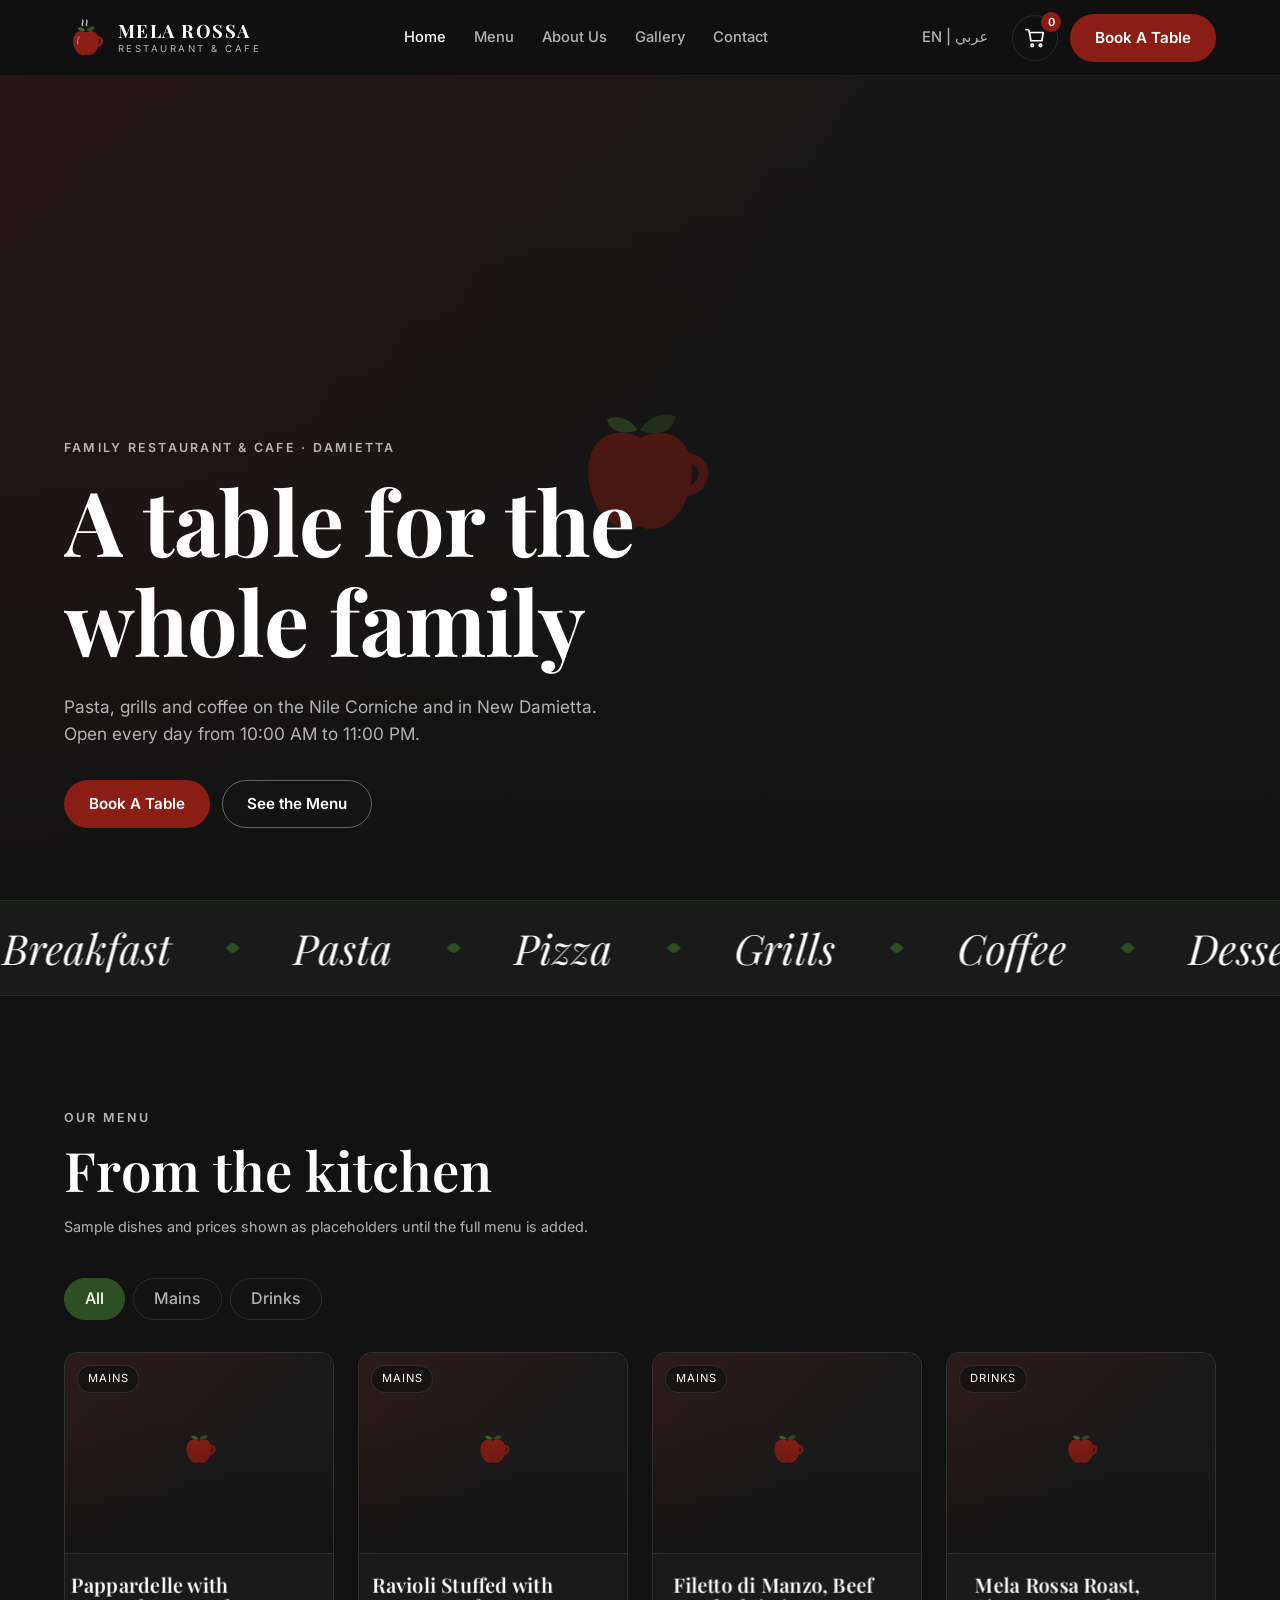
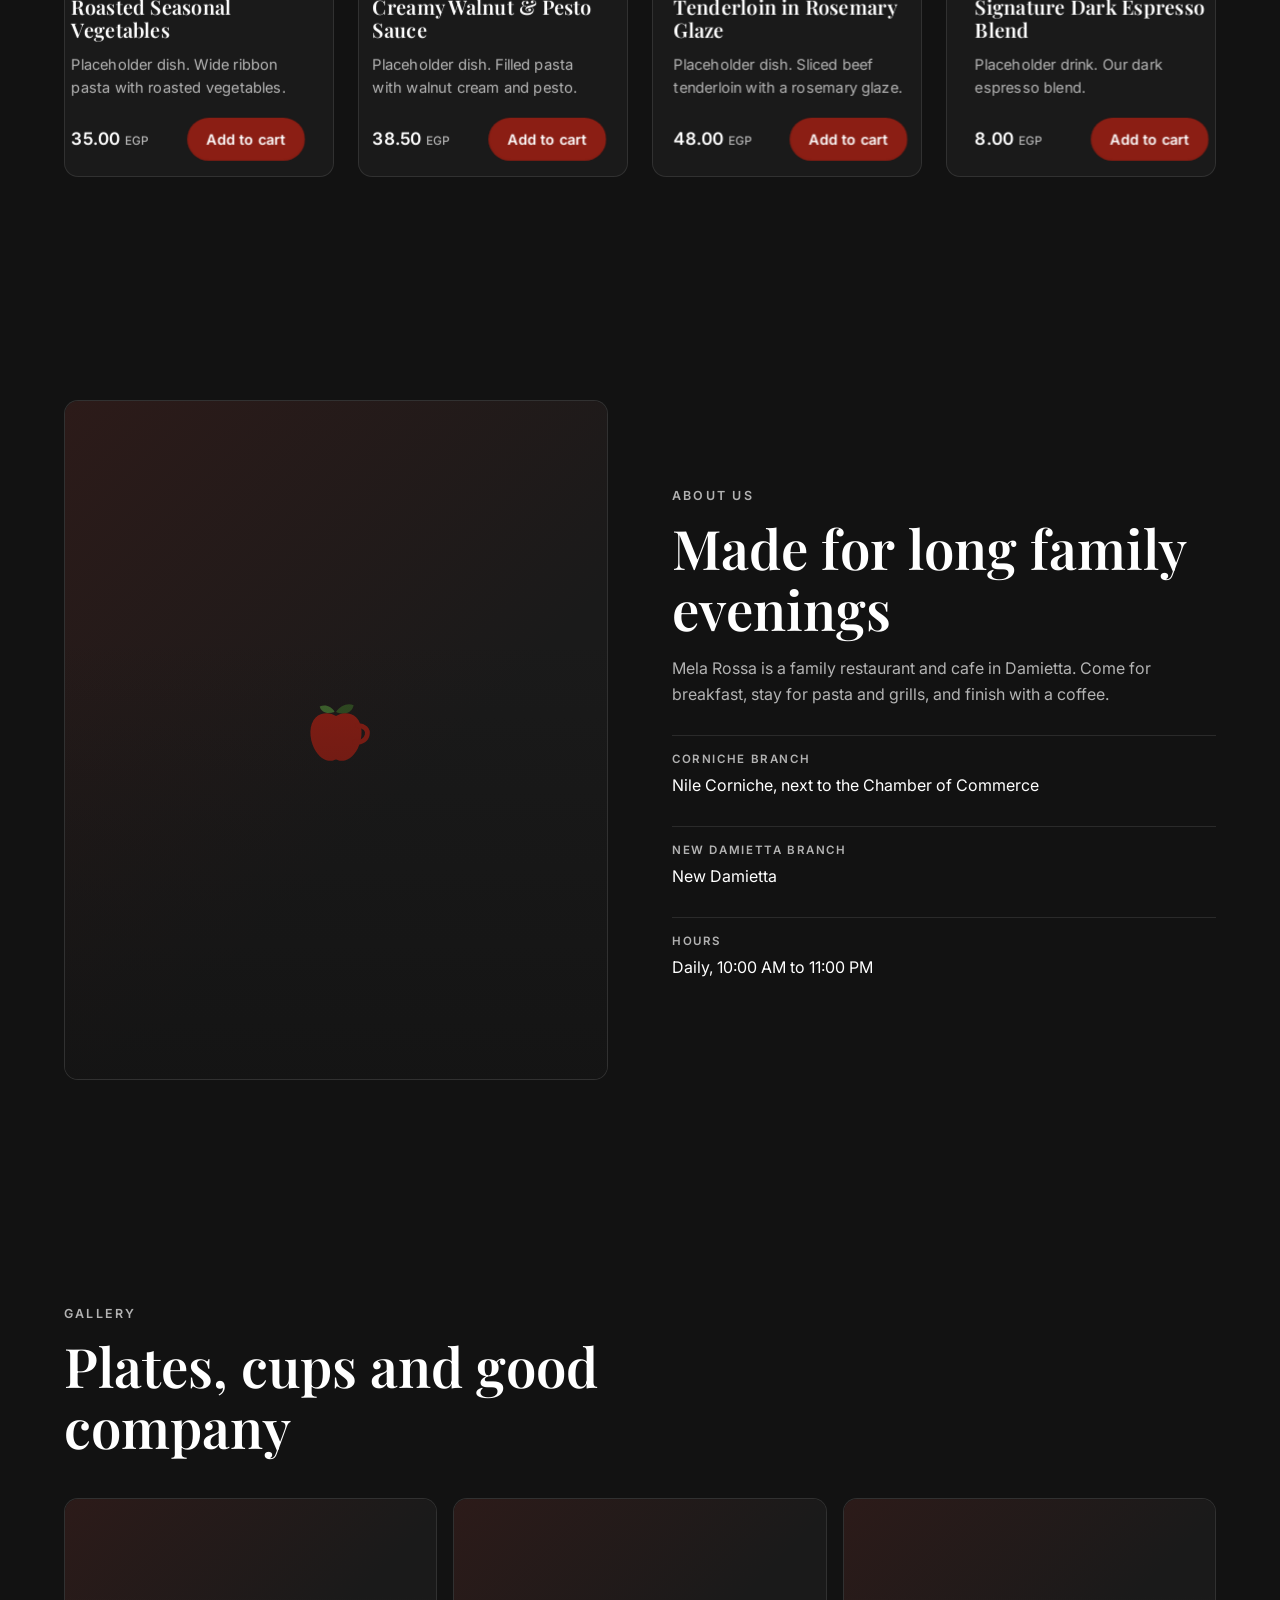
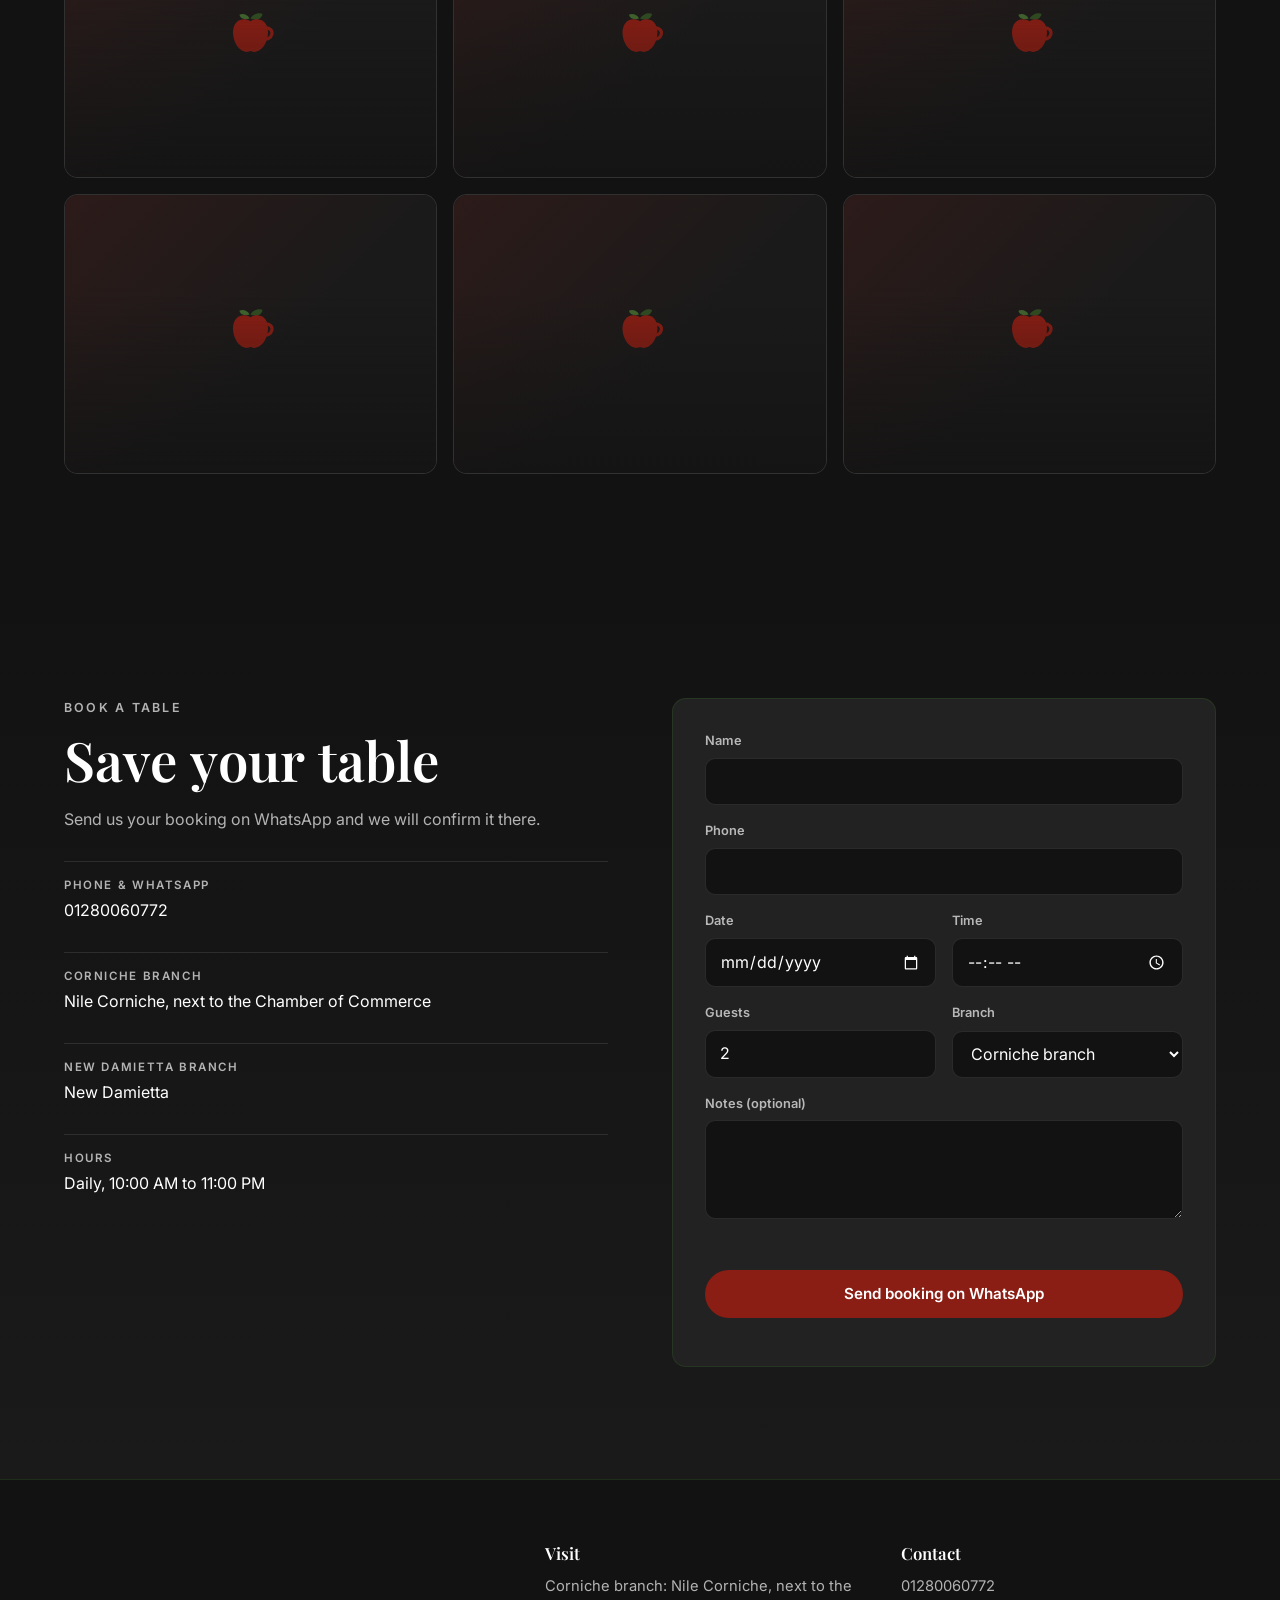
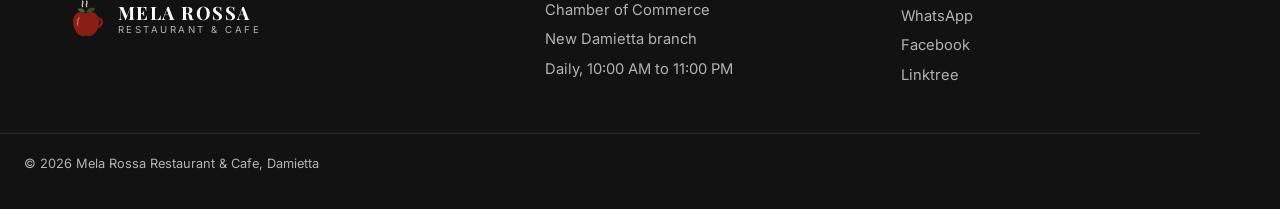
==== commit 69bc9c5a: "Add Egyptian Arabic site (ar/) and EN | عربي switch" ====
--- a/index.html
+++ b/index.html
@@ -730,7 +730,7 @@
         <a href="#contact" class="nav__link magnetic">Contact</a>
       </nav>
 
-      <div class="nav__actions">
+      <div class="nav__actions"><a href="ar/index.html" class="nav__link magnetic lang-switch" hreflang="ar" lang="ar" style="white-space:nowrap">EN | عربي</a>
         <button class="cart-btn magnetic" id="cart-btn" type="button" aria-label="Cart, 0 items" aria-controls="cart">
           <svg width="22" height="22" viewBox="0 0 24 24" fill="none" stroke="currentColor" stroke-width="1.8" stroke-linecap="round" stroke-linejoin="round" aria-hidden="true" focusable="false"><path d="M6 6h15l-1.5 9h-12z"/><path d="M6 6 5 3H2"/><circle cx="9" cy="20" r="1.4"/><circle cx="18" cy="20" r="1.4"/></svg>
           <span class="cart-count" id="cart-count" aria-hidden="true">0</span>
